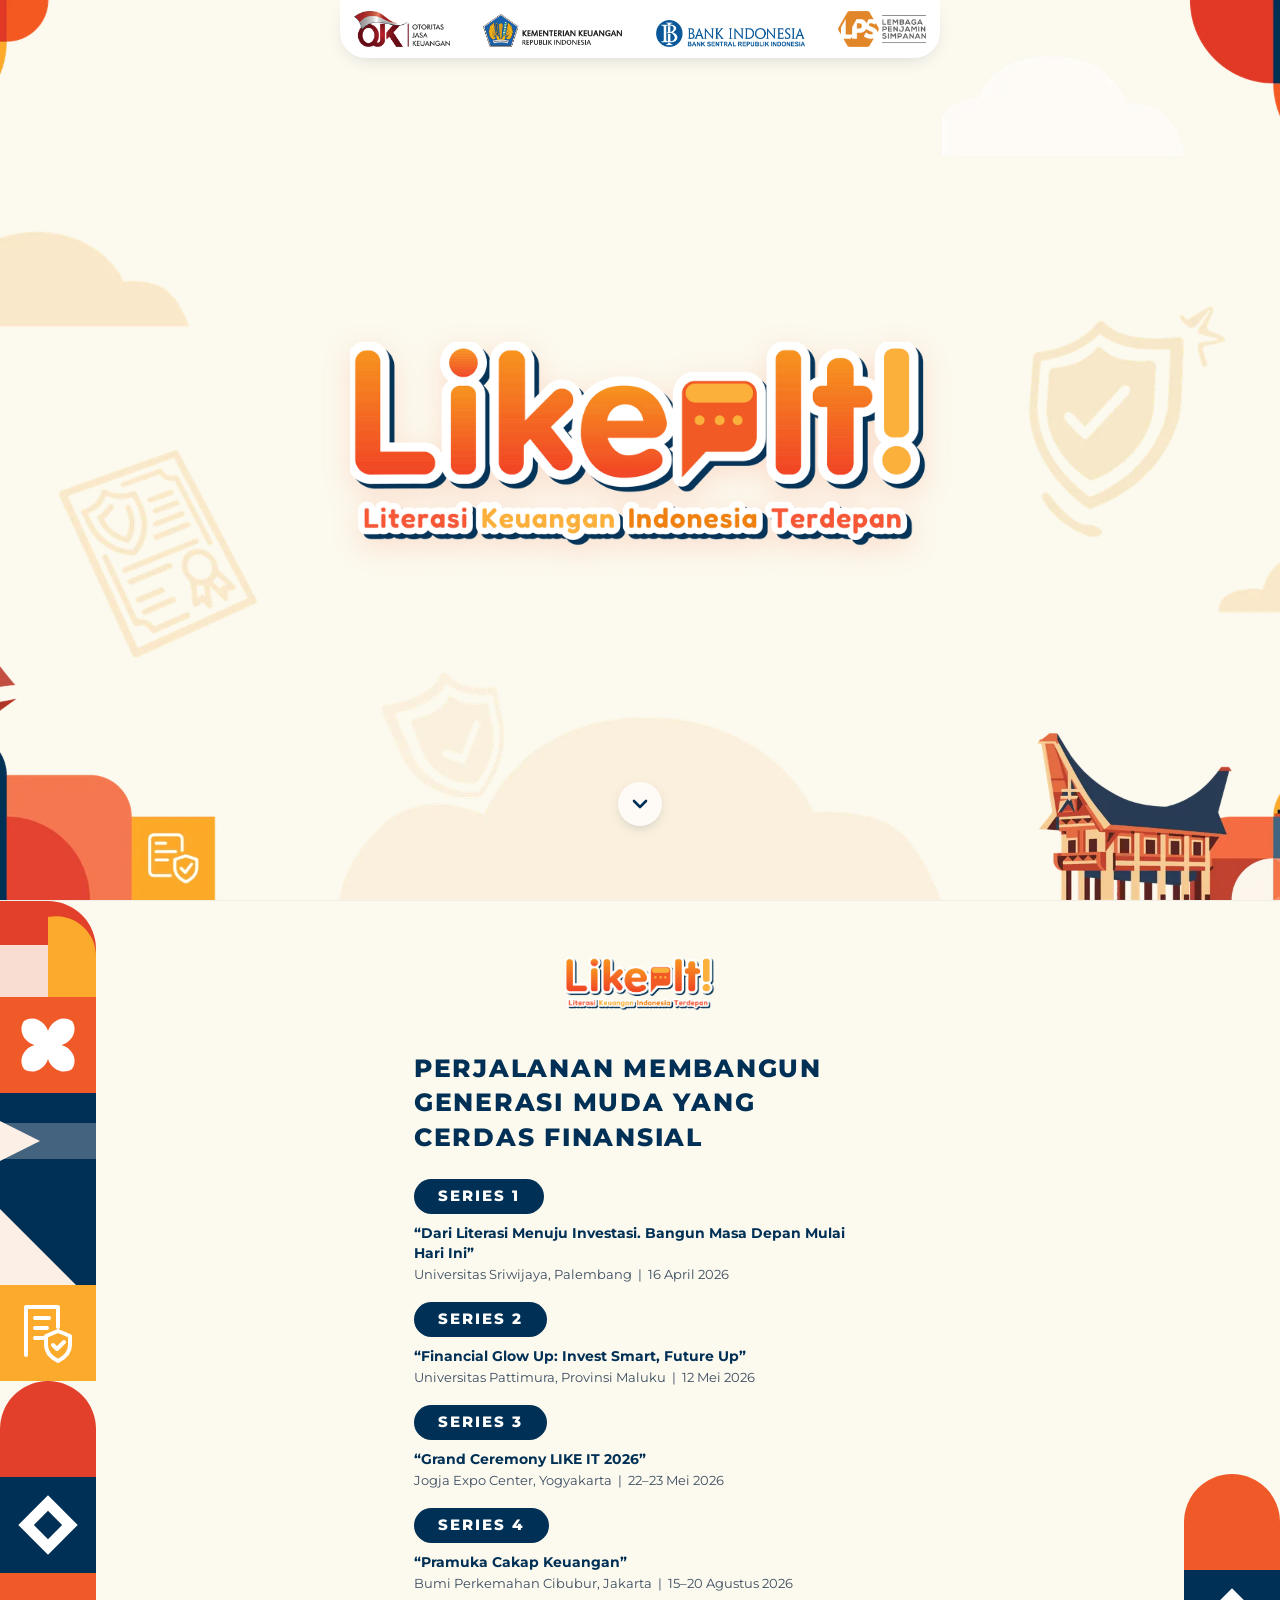
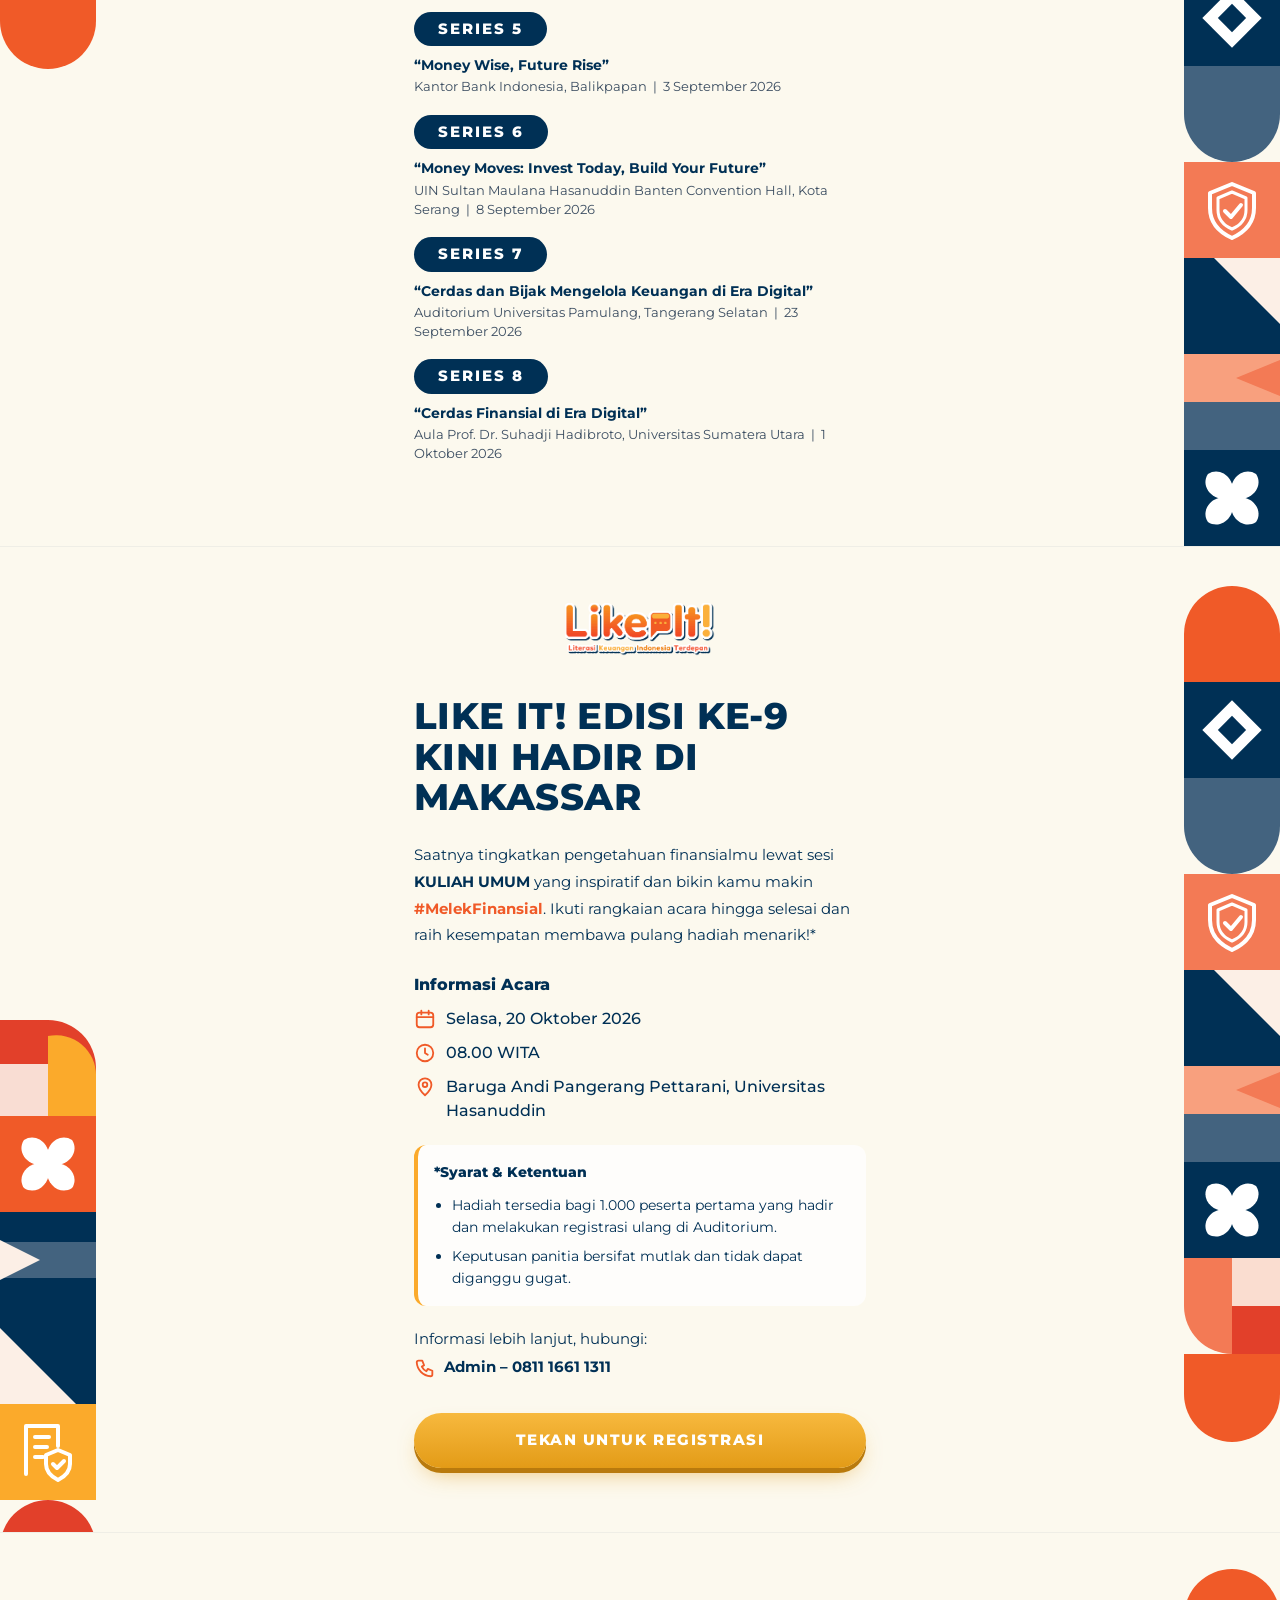
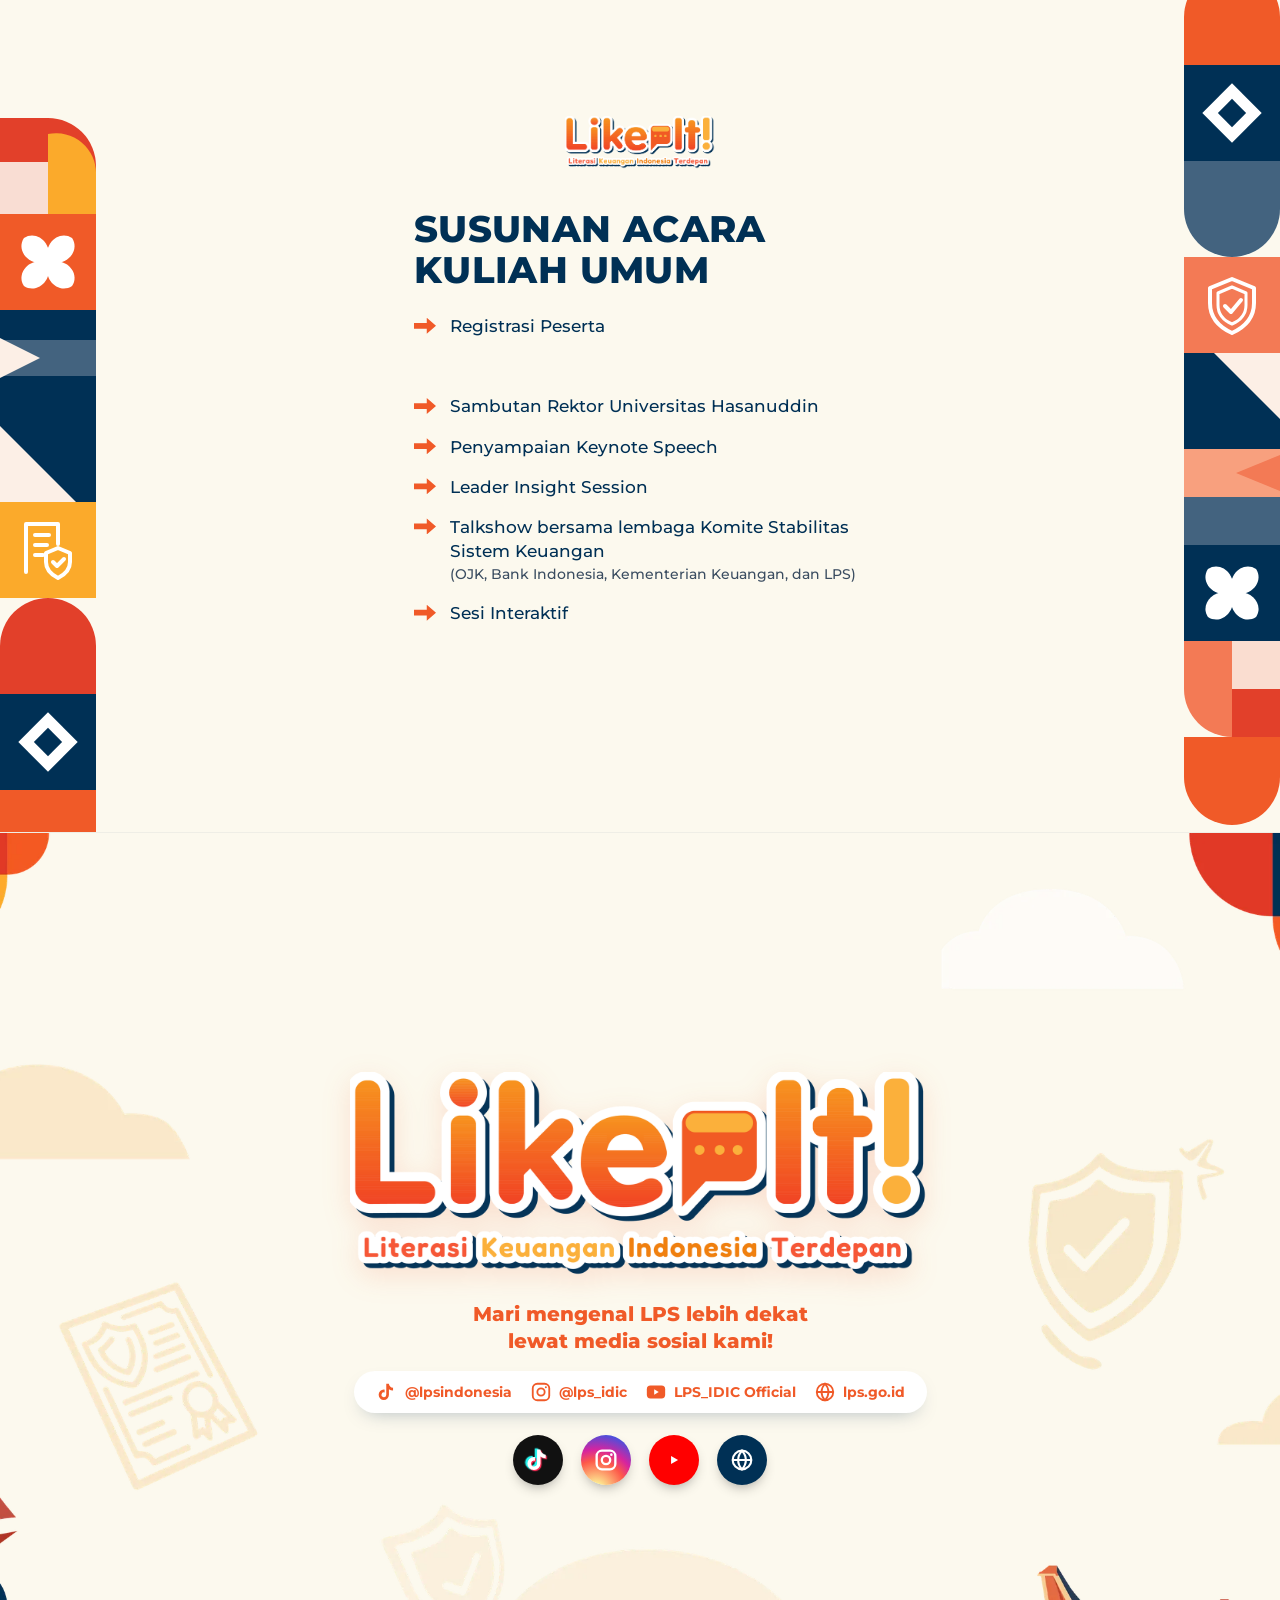
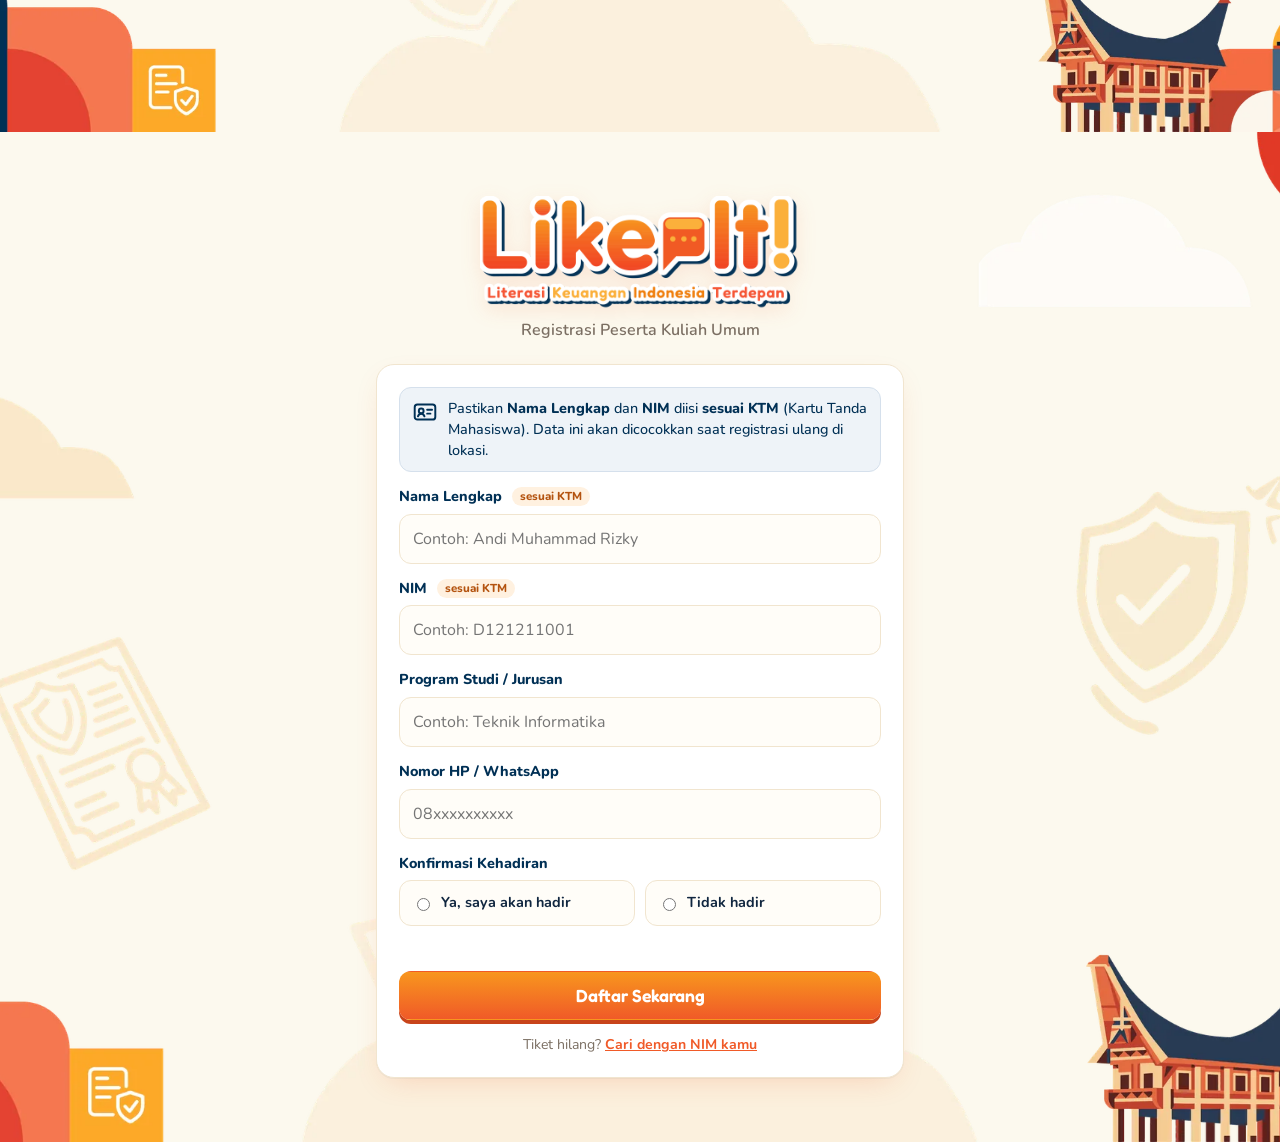
==== index.html @ 7f789417 "Add files via upload first commit" ====
<!doctype html>
<html lang="id" class="js">
<head>
  <meta charset="utf-8">
  <meta name="viewport" content="width=device-width, initial-scale=1">
  <title>Event – Registrasi</title>
  <link rel="preconnect" href="https://fonts.googleapis.com">
  <link rel="preconnect" href="https://fonts.gstatic.com" crossorigin>
  <link href="https://fonts.googleapis.com/css2?family=Fredoka:wght@500;600;700&family=Montserrat:wght@400;500;600;800&family=Nunito:wght@400;600;700;800&display=swap" rel="stylesheet">
  <link rel="icon" type="image/png" href="assets/logo.png">
  <link rel="stylesheet" href="style.css">
</head>
<body class="invite-body">
<main class="invite">

  <!-- 1 · Cover -->
  <section class="page kvbg cover" id="top">
    <div class="partners reveal">
      <img class="p-ojk" src="assets/logos/ojk.png" alt="Otoritas Jasa Keuangan">
      <img class="p-kemenkeu" src="assets/logos/kemenkeu.png" alt="Kementerian Keuangan Republik Indonesia">
      <img class="p-bi" src="assets/logos/bi.png" alt="Bank Indonesia">
      <img class="p-lps" src="assets/logos/lps.png" alt="Lembaga Penjamin Simpanan">
    </div>
    <div class="cover-main reveal">
      <img class="cover-logo" src="assets/logo.png" alt="LikeIT – Literasi Keuangan Indonesia Terdepan">
    </div>
    <div class="hosted reveal">
      <span>Hosted by</span><img class="h-lps" src="assets/logos/lps.png" alt="Lembaga Penjamin Simpanan">
      <span>A Collaboration with</span><img class="h-unhas" src="assets/logos/unhas.png" alt="Universitas Hasanuddin">
    </div>
    <a class="scroll-hint" href="#series" aria-label="Gulir ke bawah"><svg viewBox="0 0 24 24"><path d="M6 9l6 6 6-6"/></svg></a>
  </section>

  <!-- 2 · Series -->
  <section class="page content s-series" id="series">
    <img class="strip strip-l" src="assets/strip-left.svg" alt=""><img class="strip strip-r" src="assets/strip-right.svg" alt="">
    <div class="inner">
      <img class="mini-logo reveal" src="assets/logo.png" alt="LikeIT">
      <h2 class="title reveal">Perjalanan membangun generasi muda yang cerdas finansial</h2>
      <ol class="series">
        <li class="reveal"><span class="badge">Series 1</span>
          <b>“Dari Literasi Menuju Investasi. Bangun Masa Depan Mulai Hari Ini”</b>
          <small>Universitas Sriwijaya, Palembang &nbsp;|&nbsp; 16 April 2026</small></li>
        <li class="reveal"><span class="badge">Series 2</span>
          <b>“Financial Glow Up: Invest Smart, Future Up”</b>
          <small>Universitas Pattimura, Provinsi Maluku &nbsp;|&nbsp; 12 Mei 2026</small></li>
        <li class="reveal"><span class="badge">Series 3</span>
          <b>“Grand Ceremony LIKE IT 2026”</b>
          <small>Jogja Expo Center, Yogyakarta &nbsp;|&nbsp; 22–23 Mei 2026</small></li>
        <li class="reveal"><span class="badge">Series 4</span>
          <b>“Pramuka Cakap Keuangan”</b>
          <small>Bumi Perkemahan Cibubur, Jakarta &nbsp;|&nbsp; 15–20 Agustus 2026</small></li>
        <li class="reveal"><span class="badge">Series 5</span>
          <b>“Money Wise, Future Rise”</b>
          <small>Kantor Bank Indonesia, Balikpapan &nbsp;|&nbsp; 3 September 2026</small></li>
        <li class="reveal"><span class="badge">Series 6</span>
          <b>“Money Moves: Invest Today, Build Your Future”</b>
          <small>UIN Sultan Maulana Hasanuddin Banten Convention Hall, Kota Serang &nbsp;|&nbsp; 8 September 2026</small></li>
        <li class="reveal"><span class="badge">Series 7</span>
          <b>“Cerdas dan Bijak Mengelola Keuangan di Era Digital”</b>
          <small>Auditorium Universitas Pamulang, Tangerang Selatan &nbsp;|&nbsp; 23 September 2026</small></li>
        <li class="reveal"><span class="badge">Series 8</span>
          <b>“Cerdas Finansial di Era Digital”</b>
          <small>Aula Prof. Dr. Suhadji Hadibroto, Universitas Sumatera Utara &nbsp;|&nbsp; 1 Oktober 2026</small></li>
      </ol>
    </div>
  </section>

  <!-- 3 · Event info -->
  <section class="page content s-info" id="info">
    <img class="strip strip-l" src="assets/strip-left.svg" alt=""><img class="strip strip-r" src="assets/strip-right.svg" alt="">
    <div class="inner">
      <img class="mini-logo reveal" src="assets/logo.png" alt="LikeIT">
      <h2 class="title big reveal">Like It! Edisi ke-9 kini hadir di Makassar</h2>
      <p class="lead reveal">Saatnya tingkatkan pengetahuan finansialmu lewat sesi <b>KULIAH UMUM</b> yang inspiratif dan bikin kamu makin <b class="tag">#MelekFinansial</b>. Ikuti rangkaian acara hingga selesai dan raih kesempatan membawa pulang hadiah menarik!*</p>

      <h3 class="label reveal">Informasi Acara</h3>
      <ul class="facts reveal">
        <li><svg viewBox="0 0 24 24" aria-hidden="true"><rect x="3" y="5" width="18" height="16" rx="3"/><path d="M3 10h18M8 3v4M16 3v4"/></svg><span>Selasa, 20 Oktober 2026</span></li>
        <li><svg viewBox="0 0 24 24" aria-hidden="true"><circle cx="12" cy="12" r="9"/><path d="M12 7v5l3 2"/></svg><span>08.00 WITA</span></li>
        <li><svg viewBox="0 0 24 24" aria-hidden="true"><path d="M12 21s-7-6.2-7-11.5A7 7 0 0 1 19 9.5C19 14.8 12 21 12 21z"/><circle cx="12" cy="9.5" r="2.5"/></svg><span>Baruga Andi Pangerang Pettarani, Universitas Hasanuddin</span></li>
      </ul>

      <div class="terms reveal">
        <h3 class="label">*Syarat &amp; Ketentuan</h3>
        <ul>
          <li>Hadiah tersedia bagi 1.000 peserta pertama yang hadir dan melakukan registrasi ulang di Auditorium.</li>
          <li>Keputusan panitia bersifat mutlak dan tidak dapat diganggu gugat.</li>
        </ul>
      </div>

      <p class="contact reveal">Informasi lebih lanjut, hubungi:<br>
        <a href="https://wa.me/6281116611311" target="_blank" rel="noopener"><svg viewBox="0 0 24 24" aria-hidden="true"><path d="M5 4h4l2 5-2.5 1.5a11 11 0 0 0 5 5L15 13l5 2v4a2 2 0 0 1-2 2A16 16 0 0 1 3 6a2 2 0 0 1 2-2z"/></svg><span>Admin – 0811 1661 1311</span></a></p>

      <a class="btn-register reveal" href="#daftar">Tekan untuk Registrasi</a>
    </div>
  </section>

  <!-- 4 · Agenda -->
  <section class="page content s-agenda" id="acara">
    <img class="strip strip-l" src="assets/strip-left.svg" alt=""><img class="strip strip-r" src="assets/strip-right.svg" alt="">
    <div class="inner">
      <img class="mini-logo reveal" src="assets/logo.png" alt="LikeIT">
      <h2 class="title big reveal">Susunan Acara Kuliah Umum</h2>
      <ol class="agenda">
        <li class="reveal">Registrasi Peserta</li>
        <li class="reveal">Opening Performance</li>
        <li class="reveal">Sambutan Rektor Universitas Hasanuddin</li>
        <li class="reveal">Penyampaian Keynote Speech</li>
        <li class="reveal">Leader Insight Session</li>
        <li class="reveal">Talkshow bersama lembaga Komite Stabilitas Sistem Keuangan <span>(OJK, Bank Indonesia, Kementerian Keuangan, dan LPS)</span></li>
        <li class="reveal">Sesi Interaktif</li>
      </ol>
    </div>
  </section>

  <!-- 5 · Social -->
  <section class="page kvbg social" id="sosmed">
    <div class="cover-main">
      <img class="cover-logo reveal" src="assets/logo.png" alt="LikeIT – Literasi Keuangan Indonesia Terdepan">
      <p class="social-lead reveal">Mari mengenal LPS lebih dekat<br>lewat media sosial kami!</p>
      <div class="handles reveal">
        <a href="https://www.tiktok.com/@lpsindonesia" target="_blank" rel="noopener"><svg viewBox="0 0 24 24" class="i-tt"><path d="M14 3c.4 2.6 2 4.2 4.6 4.4v3a7.6 7.6 0 0 1-4.5-1.4V15a5.6 5.6 0 1 1-5.6-5.6c.3 0 .6 0 .9.1v3.1a2.6 2.6 0 1 0 1.8 2.4V3H14z"/></svg>@lpsindonesia</a>
        <a href="https://www.instagram.com/lps_idic/" target="_blank" rel="noopener"><svg viewBox="0 0 24 24" class="i-ig"><rect x="3" y="3" width="18" height="18" rx="5"/><circle cx="12" cy="12" r="4"/><circle cx="17.3" cy="6.7" r="1.1" class="dot"/></svg>@lps_idic</a>
        <a href="https://www.youtube.com/@LPS_IDIC" target="_blank" rel="noopener"><svg viewBox="0 0 24 24" class="i-yt"><rect x="2" y="5" width="20" height="14" rx="4"/><path d="M10 9l5 3-5 3z" class="play"/></svg>LPS_IDIC Official</a>
        <a href="https://lps.go.id" target="_blank" rel="noopener"><svg viewBox="0 0 24 24" class="i-web"><circle cx="12" cy="12" r="9"/><path d="M3 12h18M12 3c2.6 2.8 3.8 5.8 3.8 9s-1.2 6.2-3.8 9c-2.6-2.8-3.8-5.8-3.8-9S9.4 5.8 12 3z"/></svg>lps.go.id</a>
      </div>
      <div class="social-icons reveal">
        <a class="si tt" href="https://www.tiktok.com/@lpsindonesia" target="_blank" rel="noopener" aria-label="TikTok"><svg viewBox="0 0 24 24"><path d="M14 3c.4 2.6 2 4.2 4.6 4.4v3a7.6 7.6 0 0 1-4.5-1.4V15a5.6 5.6 0 1 1-5.6-5.6c.3 0 .6 0 .9.1v3.1a2.6 2.6 0 1 0 1.8 2.4V3H14z"/></svg></a>
        <a class="si ig" href="https://www.instagram.com/lps_idic/" target="_blank" rel="noopener" aria-label="Instagram"><svg viewBox="0 0 24 24"><rect x="4" y="4" width="16" height="16" rx="4.5" fill="none" stroke="#fff" stroke-width="2"/><circle cx="12" cy="12" r="3.6" fill="none" stroke="#fff" stroke-width="2"/><circle cx="16.6" cy="7.4" r="1.1" fill="#fff"/></svg></a>
        <a class="si yt" href="https://www.youtube.com/@LPS_IDIC" target="_blank" rel="noopener" aria-label="YouTube"><svg viewBox="0 0 24 24"><path d="M9.5 8.5l6 3.5-6 3.5z" fill="#fff"/></svg></a>
        <a class="si web" href="https://lps.go.id" target="_blank" rel="noopener" aria-label="Website LPS"><svg viewBox="0 0 24 24"><circle cx="12" cy="12" r="8" fill="none" stroke="#fff" stroke-width="1.8"/><path d="M4 12h16M12 4c2.2 2.4 3.3 5 3.3 8s-1.1 5.6-3.3 8c-2.2-2.4-3.3-5-3.3-8S9.8 6.4 12 4z" fill="none" stroke="#fff" stroke-width="1.8"/></svg></a>
      </div>
    </div>
  
  </section>

  <!-- 6 · Registration -->
  <section class="kvbg page-form" id="daftar">
<div class="wrap">
  <header class="brand">
    <img class="brand-logo" src="assets/logo.png" alt="LikeIT – Literasi Keuangan Indonesia Terdepan">
    <div class="sub">Registrasi Peserta Kuliah Umum</div>
  </header>

  <!-- Registration form -->
  <form id="regForm" class="card" novalidate>
    <div id="savedNotice" class="notice info hidden">
      Kamu sudah terdaftar di perangkat ini. <a href="#" id="showSaved">Lihat tiket saya</a>
      · <a href="#" id="forgetSaved" class="muted-link">Hapus dari perangkat ini</a>
    </div>

    <div class="notice ktm">
      <svg viewBox="0 0 24 24" aria-hidden="true"><rect x="2.5" y="5" width="19" height="14" rx="2.5"/><circle cx="8.5" cy="11" r="2.2"/><path d="M5.5 16c.6-1.6 1.7-2.4 3-2.4s2.4.8 3 2.4M14 10h4.5M14 13.5h3"/></svg>
      <span>Pastikan <b>Nama Lengkap</b> dan <b>NIM</b> diisi <b>sesuai KTM</b> (Kartu Tanda Mahasiswa). Data ini akan dicocokkan saat registrasi ulang di lokasi.</span>
    </div>

    <label for="name">Nama Lengkap <span class="hint">sesuai KTM</span></label>
    <input id="name" name="name" autocomplete="name" required maxlength="100" placeholder="Contoh: Andi Muhammad Rizky">

    <label for="nim">NIM <span class="hint">sesuai KTM</span></label>
    <input id="nim" name="nim" autocapitalize="characters" autocomplete="off" spellcheck="false" required maxlength="20" placeholder="Contoh: D121211001">

    <label for="major">Program Studi / Jurusan</label>
    <input id="major" name="major" required maxlength="100" placeholder="Contoh: Teknik Informatika">

    <label for="phone">Nomor HP / WhatsApp</label>
    <input id="phone" name="phone" type="tel" inputmode="tel" required maxlength="20" placeholder="08xxxxxxxxxx">

    <label>Konfirmasi Kehadiran</label>
    <div class="radio-row">
      <label><input type="radio" name="attendance" value="Yes" required> Ya, saya akan hadir</label>
      <label><input type="radio" name="attendance" value="No"> Tidak hadir</label>
    </div>

    <p class="error" id="formError"></p>
    <button class="btn primary block" type="submit" id="submitBtn">Daftar Sekarang</button>
    <p class="muted" style="text-align:center;font-size:.88rem;margin:14px 0 0">
      Tiket hilang? <a href="#" id="showLookup">Cari dengan NIM kamu</a>
    </p>
  </form>

  <!-- Lookup form -->
  <form id="lookupForm" class="card hidden" novalidate>
    <h2 style="margin:0 0 4px;font-size:1.15rem">Cari Tiket Saya</h2>
    <p class="muted" style="margin:0">Masukkan NIM dan nomor HP yang kamu gunakan saat mendaftar.</p>
    <label for="lnim">NIM</label>
    <input id="lnim" name="nim" autocapitalize="characters" autocomplete="off" spellcheck="false" required>
    <label for="lphone">Nomor HP / WhatsApp</label>
    <input id="lphone" name="phone" type="tel" required placeholder="08xxxxxxxxxx">
    <p class="error" id="lookupError"></p>
    <button class="btn primary block" type="submit">Cari Tiket</button>
    <button class="btn block" type="button" id="backToForm" style="margin-top:10px">Kembali ke Formulir</button>
  </form>

  <!-- Ticket -->
  <div id="ticket" class="card ticket hidden">
    <div id="ticketNotice"></div>
    <h2 style="margin:0">QR Code Tiket Kamu</h2>
    <p class="muted" style="margin:4px 0 0">Tunjukkan QR code ini beserta KTM di meja registrasi pada hari acara.</p>
    <div class="qr" id="qr"></div>
    <div class="tid" id="tid"></div>
    <dl class="kv" id="details"></dl>
    <div class="actions">
      <button class="btn primary" id="dlBtn">Unduh Tiket</button>
      <button class="btn" id="newBtn">Daftarkan Peserta Lain</button>
    </div>
  </div>
</div>
  </section>
</main>


<script src="assets/vendor/qrcode.min.js"></script>
<script src="config.js"></script>
<script src="common.js"></script>
<script>
const $ = id => document.getElementById(id);
const regForm = $('regForm'), lookupForm = $('lookupForm'), ticket = $('ticket');
let current = null;

// Friendly Indonesian message for network/server errors (backend validation messages are already Indonesian)
function idErr(ex) {
  const m = String(ex && ex.message || ex);
  if (/sibuk/i.test(m)) return 'Server sedang sangat sibuk. Tunggu sebentar lalu tekan Daftar lagi.';
  if (/failed to fetch|networkerror|load failed|unexpected response|timed out/i.test(m)) return 'Gagal terhubung ke server. Periksa koneksi internet kamu, lalu coba lagi.';
  if (/API_URL/.test(m)) return 'Sistem registrasi belum dikonfigurasi. Hubungi panitia.';
  return m;
}

function show(view) {
  [regForm, lookupForm, ticket].forEach(el => el.classList.toggle('hidden', el !== view));
  document.getElementById('daftar').scrollIntoView({ behavior: 'smooth' });
}

function showTicket(rec, notice) {
  current = rec;
  store('myTicket', rec);
  makeQR($('qr'), rec, 240);
  $('tid').textContent = rec.id;
  $('details').innerHTML = [
    ['Nama', rec.name], ['NIM', rec.nim], ['Prodi', rec.major],
    ['No. HP', rec.phone], ['Kehadiran', rec.attendance === 'Yes' ? 'Hadir' : 'Tidak hadir']
  ].map(([k, v]) => `<dt>${k}</dt><dd>${esc(v)}</dd>`).join('');
  $('ticketNotice').innerHTML = notice ? `<div class="notice ${notice.type}">${esc(notice.text)}</div>` : '';
  show(ticket);
}

function validate(f) {
  const v = {
    name: f.name.value.trim(), nim: f.nim.value.trim(), major: f.major.value.trim(),
    phone: f.phone.value.trim(),
    attendance: (f.querySelector('input[name=attendance]:checked') || {}).value
  };
  if (!v.name || !v.nim || !v.major || !v.phone) return [null, 'Mohon lengkapi semua kolom.'];
  if (!/^[0-9A-Za-z]{4,20}$/.test(v.nim.replace(/\s+/g, ''))) return [null, 'NIM harus terdiri dari 4–20 huruf/angka (sesuai KTM).'];
  if (!/^\+?\d{8,15}$/.test(v.phone.replace(/[\s-]/g, ''))) return [null, 'Masukkan nomor HP yang valid, contoh 08123456789.'];
  if (!v.attendance) return [null, 'Mohon pilih konfirmasi kehadiran.'];
  return [v, null];
}

regForm.addEventListener('submit', async e => {
  e.preventDefault();
  const [data, err] = validate(regForm);
  $('formError').textContent = err || '';
  if (err) return;
  const btn = $('submitBtn');
  btn.disabled = true; btn.textContent = 'Mendaftarkan…';
  try {
    const res = await apiRetry({ action: 'register', ...data }, {
      onRetry: n => { btn.textContent = `Server sedang sibuk, mencoba lagi… (${n})`; }
    });
    regForm.reset();
    let notice = null;
    // A duplicate on a retry just means our first attempt got through – treat it as a normal success.
    if (res.duplicate && res.attempts === 1) notice = { type: 'warn', text: 'Kamu sudah terdaftar sebelumnya dengan NIM dan nomor HP ini. Berikut tiket kamu.' };
    else if (res.record.attendance !== 'Yes') notice = { type: 'info', text: "Kamu memilih tidak hadir. Jika rencana berubah, QR code ini tetap bisa digunakan untuk registrasi ulang." };
    showTicket(res.record, notice);
  } catch (ex) {
    if (ex.code === 'NIM_TAKEN') {
      // Don't show anyone's data – point them to the NIM + phone lookup instead.
      const nim = regForm.nim.value.trim();
      $('formError').innerHTML = 'NIM ini sudah terdaftar. Jika ini NIM kamu, <a href="#" id="goLookup">cari tiket dengan NIM dan nomor HP</a> yang didaftarkan.';
      $('goLookup').onclick = e => { e.preventDefault(); lookupForm.nim.value = nim; show(lookupForm); lookupForm.phone.focus(); };
    } else {
      $('formError').textContent = idErr(ex);
    }
  } finally {
    btn.disabled = false; btn.textContent = 'Daftar Sekarang';
  }
});

lookupForm.addEventListener('submit', async e => {
  e.preventDefault();
  const nim = lookupForm.nim.value.trim(), phone = lookupForm.phone.value.trim();
  if (!nim || !phone) { $('lookupError').textContent = 'Isi NIM dan nomor HP.'; return; }
  const btn = lookupForm.querySelector('button[type=submit]');
  btn.disabled = true; $('lookupError').textContent = '';
  try {
    const res = await apiRetry({ action: 'lookup', nim, phone }, { tries: 3 });
    showTicket(res.record);
  } catch (ex) { $('lookupError').textContent = idErr(ex); }
  finally { btn.disabled = false; }
});

$('dlBtn').onclick = () => current && downloadTicket(current, $('qr'));
$('newBtn').onclick = () => { show(regForm); updateSavedNotice(); };
$('showLookup').onclick = e => { e.preventDefault(); show(lookupForm); };
$('backToForm').onclick = () => show(regForm);
$('showSaved').onclick = e => { e.preventDefault(); const t = load('myTicket'); if (t) showTicket(t); };

/* ---- Invitation pages: reveal on scroll ---- */
(function () {
  const els = document.querySelectorAll('.reveal');
  if (!('IntersectionObserver' in window) || matchMedia('(prefers-reduced-motion: reduce)').matches) {
    els.forEach(el => el.classList.add('in')); return;
  }
  const io = new IntersectionObserver(entries => entries.forEach(e => {
    if (e.isIntersecting) { e.target.classList.add('in'); io.unobserve(e.target); }
  }), { threshold: 0.12, rootMargin: '0px 0px -5% 0px' });
  els.forEach(el => io.observe(el));
})();

function updateSavedNotice() { $('savedNotice').classList.toggle('hidden', !load('myTicket')); }
updateSavedNotice();

$('forgetSaved').onclick = e => {
  e.preventDefault();
  if (!confirm('Hapus tiket yang tersimpan di perangkat ini? Data registrasi kamu tetap aman, dan tiket bisa dicari lagi dengan NIM + nomor HP.')) return;
  store('myTicket', null); updateSavedNotice();
};

// The ticket saved on this device may have been deleted from the sheet (e.g. test data reset).
// Re-check it quietly with its own NIM + phone; forget it only if the server says it no longer exists.
(async function verifySavedTicket() {
  const t = load('myTicket');
  if (!t || !t.nim || !t.phone) return;
  try {
    const res = await api({ action: 'lookup', nim: t.nim, phone: t.phone });
    if (res.record && res.record.id === t.id) store('myTicket', res.record);
    else store('myTicket', null);           // same NIM was re-registered with a new ticket
  } catch (ex) {
    if (/tidak ditemukan/i.test(ex.message)) store('myTicket', null);   // row was deleted
    // network/busy errors: keep the saved ticket as is
  }
  updateSavedNotice();
})();
</script>
</body>
</html>
---- style.css ----
/* ===== LPS LikeIT Makassar 2026 – brand styles ===== */
:root {
  --bg: #fcf9ee; --card: #ffffff; --text: #10263f; --muted: #7b6f63; --line: #f1e5cf;
  --navy: #003055; --orange: #f05a28; --amber: #fbaa2b; --red: #e2402a;
  --primary: #f05a28; --primary-ink: #fff;
  --grad: linear-gradient(180deg, #f8961e 0%, #f05a28 100%);
  --ok: #16915a; --ok-bg: #e4f5ec; --warn: #b56a00; --warn-bg: #fff3dc; --bad: #d93a2b; --bad-bg: #fde9e5;
  --radius: 18px;
  --shadow: 0 1px 0 rgba(0,48,85,.04), 0 10px 30px -12px rgba(240,90,40,.25);
  --font-head: "Fredoka", "Nunito", system-ui, sans-serif;
  --font-body: "Nunito", system-ui, -apple-system, "Segoe UI", Roboto, sans-serif;
}
* { box-sizing: border-box; }
html { background: var(--bg); }
body { margin: 0; font-family: var(--font-body); background: transparent; color: var(--text); line-height: 1.5; min-height: 100vh; position: relative; }
/* Key-visual decoration layer */
body::before { content: ""; position: fixed; inset: 0; z-index: -1; pointer-events: none;
  background: url("assets/kv-bg.webp") center / cover no-repeat; }
@media (max-aspect-ratio: 1/1) {
  body::before {
    background:
      url("assets/kv-tl.webp") left top / 49.5vw auto no-repeat,
      url("assets/kv-tr.webp") right top / 49.5vw auto no-repeat,
      url("assets/kv-bl.webp") left bottom / 49.5vw auto no-repeat,
      url("assets/kv-br.webp") right bottom / 49.5vw auto no-repeat;
  }
}
body.staff::before { opacity: .55; }

a { color: var(--orange); font-weight: 700; }
h1, h2, h3, .btn, .vlabel, .vname, .stat .n, .tid { font-family: var(--font-head); }
.wrap { max-width: 560px; margin: 0 auto; padding: 24px 16px 56px; }
.wrap.wide { max-width: 1320px; }

/* Participant header */
.brand { text-align: center; margin: 4px 0 22px; }
@media (max-width: 600px) { .brand { margin-top: 18px; } .brand-logo { width: 76%; } header.top .ident img { height: 34px; } header.top h1 { font-size: 1.02rem; } }
.brand-logo { display: block; width: min(440px, 86%); height: auto; margin: 0 auto; filter: drop-shadow(0 6px 10px rgba(240,90,40,.12)); }
.brand-event { display: inline-block; margin-top: 10px; padding: 6px 16px; border-radius: 99px; background: var(--navy); color: #fff;
  font-family: var(--font-head); font-weight: 600; font-size: 1.02rem; letter-spacing: .02em; }
.brand .sub { margin-top: 8px; color: var(--muted); font-weight: 600; }

/* Staff header */
header.top { display: flex; align-items: center; justify-content: space-between; gap: 12px; margin-bottom: 20px; flex-wrap: wrap;
  background: rgba(255,255,255,.85); backdrop-filter: blur(6px); border: 1px solid var(--line); border-radius: var(--radius); padding: 10px 16px; box-shadow: var(--shadow); }
header.top .ident { display: flex; align-items: center; gap: 12px; min-width: 0; }
header.top .ident img { height: 44px; width: auto; flex: none; }
header.top h1 { font-size: 1.15rem; margin: 0; color: var(--navy); line-height: 1.2; }
header.top .sub { color: var(--muted); font-size: .88rem; }
nav.links { display: flex; gap: 14px; font-size: .9rem; flex-wrap: wrap; }

.card { background: var(--card); border: 1px solid var(--line); border-radius: var(--radius); padding: 22px; box-shadow: var(--shadow); }
.muted { color: var(--muted); }
label { display: block; font-weight: 800; font-size: .9rem; margin: 14px 0 6px; color: var(--navy); }
input, select { width: 100%; padding: 12px 13px; border: 1.5px solid var(--line); border-radius: 12px; font: inherit; background: #fffdf8; color: var(--text); }
input:focus, select:focus { outline: none; border-color: var(--orange); box-shadow: 0 0 0 3px rgba(240,90,40,.15); background: #fff; }
.radio-row { display: flex; gap: 10px; }
.radio-row label { flex: 1; margin: 0; font-weight: 700; color: var(--text); border: 1.5px solid var(--line); border-radius: 12px; padding: 11px 12px; display: flex; align-items: center; gap: 8px; cursor: pointer; background: #fffdf8; }
.radio-row input { width: auto; accent-color: var(--orange); }
.radio-row label:has(input:checked) { border-color: var(--orange); background: #fff1e8; }
.btn { display: inline-flex; align-items: center; justify-content: center; gap: 6px; padding: 11px 18px; border-radius: 12px; border: 1.5px solid var(--line); background: #fff; font-weight: 600; font-size: 1rem; cursor: pointer; color: var(--navy); text-decoration: none; }
.btn.primary { background: var(--grad); color: #fff; border-color: transparent; box-shadow: 0 4px 0 #c8441a; }
.btn.primary:active { transform: translateY(2px); box-shadow: 0 2px 0 #c8441a; }
.btn.block { width: 100%; margin-top: 20px; font-size: 1.1rem; padding: 13px 18px; }
.btn.small { padding: 6px 12px; font-size: .88rem; }
.btn:disabled { opacity: .6; cursor: default; }
.error { color: var(--bad); font-size: .9rem; font-weight: 700; min-height: 1.2em; margin: 8px 0 0; }
.hidden { display: none !important; }

/* Ticket */
.ticket { text-align: center; }
.ticket h2 { color: var(--navy); }
.ticket .qr { display: inline-block; padding: 14px; background: #fff; border: 3px solid var(--amber); border-radius: 16px; margin: 14px 0; }
.ticket .qr img, .ticket .qr canvas { display: block; }
.ticket .tid { font-size: 1.2rem; letter-spacing: .05em; font-weight: 700; color: var(--orange); }
.kv { display: grid; grid-template-columns: auto 1fr; gap: 6px 14px; text-align: left; margin: 14px auto 0; max-width: 360px; font-size: .95rem; }
.kv dt { color: var(--muted); } .kv dd { margin: 0; font-weight: 800; word-break: break-word; }
.actions { display: flex; gap: 10px; justify-content: center; flex-wrap: wrap; margin-top: 18px; }
.notice { padding: 10px 12px; border-radius: 12px; font-size: .9rem; margin-bottom: 12px; font-weight: 600; }
.notice.info { background: #fff1e0; color: #8a4a00; }
.notice.warn { background: var(--warn-bg); color: var(--warn); }

/* Scanner */
#reader { width: 100%; border-radius: 14px; overflow: hidden; background: var(--navy); min-height: 240px; }
.result { margin-top: 16px; border-radius: 14px; padding: 16px; border: 1.5px solid var(--line); }
.result.ok { background: var(--ok-bg); border-color: #b6e5cd; }
.result.warn { background: var(--warn-bg); border-color: #f2d49b; }
.result.bad, .result.out { background: var(--bad-bg); border-color: #f4bcb2; }
.result h3 { margin: 0 0 6px; font-size: 1.15rem; }
.row { display: flex; gap: 8px; }
.row input { flex: 1; }

/* Dashboard */
.stats { display: grid; grid-template-columns: repeat(auto-fit, minmax(170px, 1fr)); gap: 12px; margin-bottom: 16px; }
.stat { background: var(--card); border: 1px solid var(--line); border-radius: var(--radius); padding: 16px; box-shadow: var(--shadow); border-top: 5px solid var(--amber); }
.stat:nth-child(2) { border-top-color: var(--orange); }
.stat:nth-child(3) { border-top-color: var(--navy); }
.stat:nth-child(4) { border-top-color: var(--ok); }
.stat:nth-child(5) { border-top-color: var(--bad); }
.stat .n { font-size: 2rem; font-weight: 700; color: var(--navy); line-height: 1.1; }
.stat .l { color: var(--muted); font-size: .85rem; font-weight: 700; }
.bar { height: 6px; background: var(--line); border-radius: 99px; margin-top: 8px; overflow: hidden; }
.bar > i { display: block; height: 100%; background: var(--grad); width: 0; transition: width .4s; }
.toolbar { display: flex; gap: 10px; flex-wrap: wrap; margin-bottom: 12px; align-items: center; }
.toolbar input { flex: 1 1 220px; width: auto; background: #fff; }
.toolbar select { width: auto; background: #fff; }
.table-wrap { overflow-x: auto; background: var(--card); border: 1px solid var(--line); border-radius: var(--radius); box-shadow: var(--shadow); }
table { width: 100%; border-collapse: collapse; font-size: .9rem; }
th, td { padding: 10px 12px; text-align: left; border-bottom: 1px solid var(--line); white-space: nowrap; }
th { background: #fff6e6; font-weight: 800; color: var(--navy); position: sticky; top: 0; }
tr:last-child td { border-bottom: 0; }
tbody tr:hover td { background: #fffaf2; }
.pill { display: inline-block; padding: 2px 10px; border-radius: 99px; font-size: .78rem; font-weight: 800; }
.pill.ok { background: var(--ok-bg); color: var(--ok); }
.pill.no { background: #f1ede5; color: var(--muted); }
.pill.bad, .pill.out { background: var(--bad-bg); color: var(--bad); }
.mono { font-family: ui-monospace, Menlo, monospace; }

/* Modal / gate */
.gate, .modal { position: fixed; inset: 0; background: rgba(0,48,85,.55); display: flex; align-items: center; justify-content: center; padding: 16px; z-index: 50; }
.gate-card, .modal .card { width: 100%; max-width: 380px; }
.gate-card { border-top: 6px solid var(--orange); }
.gate-card h2 { margin: 0 0 4px; color: var(--navy); }
.gate-card input { margin-top: 14px; }
.gate-card .btn { margin-top: 6px; width: 100%; }

/* Verification popup (scanner + dashboard) */
.vmodal { position: fixed; inset: 0; background: rgba(0,48,85,.6); display: flex; align-items: flex-end; justify-content: center; padding: 16px; z-index: 60; }
@media (min-width: 600px) { .vmodal { align-items: center; } }
.vcard { width: 100%; max-width: 440px; background: #fff; border: 3px solid var(--line); border-radius: 22px; padding: 18px 18px 16px; box-shadow: 0 20px 50px rgba(0,0,0,.25); transition: background .2s, border-color .2s; }
.vcard.in  { background: #eafaf2; border-color: var(--ok); }
.vcard.out { background: #fdeeee; border-color: var(--bad); }
.vcard.err { background: #f4f5f8; border-color: #9aa3b5; }
.vhead { display: flex; align-items: center; justify-content: space-between; gap: 10px; }
.vlabel { font-size: .85rem; font-weight: 700; letter-spacing: .08em; padding: 4px 12px; border-radius: 99px; background: #e9ecf2; color: var(--muted); }
.vcard.in  .vlabel { background: var(--ok); color: #fff; }
.vcard.out .vlabel { background: var(--bad); color: #fff; }
.vclose { border: 0; background: rgba(0,0,0,.06); width: 36px; height: 36px; border-radius: 50%; font-size: 1.4rem; line-height: 1; cursor: pointer; color: var(--text); }
.vname { font-size: 1.5rem; font-weight: 700; margin: 12px 0 2px; word-break: break-word; color: var(--navy); }
.vcard .kv { margin: 8px 0 0; max-width: none; }
.vstate { margin-top: 12px; font-size: .92rem; padding: 8px 10px; border-radius: 10px; background: rgba(255,255,255,.7); }
.vstate:empty { display: none; }
.vbtns { display: flex; gap: 10px; margin-top: 16px; }
.vbtns .btn { flex: 1; min-height: 58px; font-size: 1.1rem; border: 0; color: #fff; transition: opacity .15s, filter .15s, transform .05s; }
.vbtns .btn:active:not(:disabled) { transform: scale(.98); }
.btn.vin  { background: var(--ok); }
.btn.vout { background: var(--bad); }
.vbtns .btn:disabled { opacity: .25; filter: grayscale(1); cursor: not-allowed; }

/* Paused camera overlay */
#readerWrap { position: relative; }
.paused-note { display: none; position: absolute; inset: 0; align-items: center; justify-content: center; text-align: center; padding: 20px; color: #fff; font-weight: 700; background: rgba(0,48,85,.9); border-radius: 14px; }
#reader.paused + .paused-note { display: flex; }

/* Footer */
.foot { text-align: center; color: var(--muted); font-size: .8rem; margin-top: 22px; font-weight: 600; }

/* =====================================================================
   Invitation pages (index.html) – cover, series, info, agenda, social
   ===================================================================== */
html { scroll-behavior: smooth; }
body.invite-body::before { display: none; }          /* sections carry their own backgrounds */
.kvbg { background: url("assets/kv-bg.webp") center / cover no-repeat; }
@media (max-aspect-ratio: 1/1) {
  .kvbg { background:
      url("assets/kv-tl.webp") left top / 49.5vw auto no-repeat,
      url("assets/kv-tr.webp") right top / 49.5vw auto no-repeat,
      url("assets/kv-bl.webp") left bottom / 49.5vw auto no-repeat,
      url("assets/kv-br.webp") right bottom / 49.5vw auto no-repeat; }
}
.page { position: relative; min-height: 100vh; min-height: 100svh; overflow: hidden; display: flex; flex-direction: column; }
.page + .page { border-top: 1px solid rgba(0,48,85,.05); }

/* reveal on scroll */
html.js .reveal { opacity: 0; transform: translateY(18px); transition: opacity .7s ease, transform .7s ease; }
html.js .reveal.in { opacity: 1; transform: none; }
.series li.reveal:nth-child(even), .agenda li.reveal:nth-child(even) { transition-delay: .08s; }

/* cover + social */
.cover, .social { align-items: center; justify-content: center; text-align: center; padding: 96px 16px 104px; }
.partners { position: absolute; top: 0; left: 0; right: 0; margin: 0 auto; width: min(96vw, 600px); background: #fff;
  border-radius: 0 0 26px 26px; padding: 11px 14px; box-shadow: 0 6px 20px -10px rgba(0,48,85,.25); z-index: 2; }
.partners { display: flex; align-items: flex-end; justify-content: space-between; gap: clamp(6px, 2vw, 18px); --h: clamp(20px, 6vw, 36px); }
.partners img { display: block; width: auto; height: var(--h); min-width: 0; }
.partners .p-bi { height: calc(var(--h) * .74); }        /* wide wordmark: optically balance with the others */
.partners .p-kemenkeu { height: calc(var(--h) * .92); }
/* all partner logos share one bottom edge */
.cover-logo { display: block; width: min(80vw, 580px); height: auto; margin: 0 auto; filter: drop-shadow(0 8px 14px rgba(240,90,40,.15)); }
.hosted { position: absolute; bottom: 18px; left: 0; right: 0; margin: 0 auto; width: max-content; max-width: 94vw; z-index: 2;
  display: flex; align-items: center; gap: 8px; padding: 7px 16px; border-radius: 99px;
  background: rgba(255,255,255,.8); backdrop-filter: blur(6px); box-shadow: 0 4px 16px -8px rgba(0,48,85,.3);
  font: 800 .64rem/1 "Montserrat", sans-serif; color: var(--navy); letter-spacing: .02em; white-space: nowrap; }
.hosted .h-lps { height: 22px; width: auto; }
.hosted .h-unhas { height: 30px; width: auto; }
.scroll-hint { position: absolute; bottom: 74px; left: 0; right: 0; margin: 0 auto; width: 44px; height: 44px; border-radius: 50%;
  display: grid; place-items: center; background: rgba(255,255,255,.75); box-shadow: 0 4px 14px -6px rgba(0,48,85,.35); animation: bob 1.8s ease-in-out infinite; }
.scroll-hint svg { width: 24px; height: 24px; fill: none; stroke: var(--navy); stroke-width: 2.6; stroke-linecap: round; stroke-linejoin: round; }
@keyframes bob { 50% { transform: translateY(6px); } }

/* content pages with side strips */
.content { background: var(--bg); justify-content: center; }
.strip { position: absolute; width: min(13vw, 96px); height: auto; z-index: 0; pointer-events: none; }
.strip-l { left: 0; } .strip-r { right: 0; }
.s-series .strip-l { top: 0; }    .s-series .strip-r { top: 46%; }
.s-info   .strip-r { top: 4%; }   .s-info   .strip-l { top: 48%; }
.s-agenda .strip-r { top: 4%; }   .s-agenda .strip-l { bottom: -6%; }
.content .inner { position: relative; z-index: 1; width: 100%; max-width: 680px; margin: 0 auto;
  padding: 56px calc(min(13vw, 96px) + 18px) 64px; font-family: "Montserrat", var(--font-body); color: var(--navy); }
.mini-logo { display: block; width: 150px; height: auto; margin: 0 auto 40px; }
.title { font-family: "Montserrat", sans-serif; font-weight: 800; text-transform: uppercase; color: var(--navy);
  font-size: clamp(1.12rem, 5.2vw, 1.55rem); letter-spacing: .07em; line-height: 1.4; margin: 18px 0 24px; }
.title.big { font-size: clamp(1.55rem, 7.4vw, 2.3rem); letter-spacing: .01em; line-height: 1.1; }

.series { list-style: none; padding: 0; margin: 0; }
.series li { margin: 0 0 18px; }
.series .badge { display: inline-block; background: var(--navy); color: #fff; font-weight: 800; text-transform: uppercase;
  letter-spacing: .13em; font-size: .95rem; padding: 6px 24px; border-radius: 99px; }
.series b { display: block; margin-top: 9px; font-weight: 700; font-size: .9rem; line-height: 1.4; }
.series small { display: block; font-size: .8rem; color: #3b4d61; margin-top: 2px; }

.lead { font-size: .96rem; line-height: 1.75; margin: 0; }
.lead .tag { color: var(--orange); }
.label { font-family: "Montserrat", sans-serif; font-size: .98rem; font-weight: 800; margin: 24px 0 10px; color: var(--navy); }
.facts { list-style: none; padding: 0; margin: 0; display: grid; gap: 10px; }
.facts li { display: flex; align-items: flex-start; gap: 10px; font-weight: 500; }
.facts svg, .contact svg { flex: none; width: 22px; height: 22px; fill: none; stroke: var(--orange); stroke-width: 2; stroke-linecap: round; stroke-linejoin: round; margin-top: 1px; }
.terms { margin-top: 22px; background: rgba(255,255,255,.75); border-left: 4px solid var(--amber); border-radius: 12px; padding: 4px 16px 10px; font-size: .88rem; line-height: 1.6; }
.terms .label { margin-top: 12px; font-size: .9rem; }
.terms ul { margin: 0; padding-left: 18px; }
.terms li { margin-bottom: 6px; }
.contact { margin: 22px 0 0; font-size: .92rem; }
.contact a { display: inline-flex; gap: 8px; align-items: center; margin-top: 6px; color: var(--navy); text-decoration: none; font-weight: 700; }
.btn-register { display: block; margin-top: 28px; padding: 16px 20px; border-radius: 99px; text-align: center; text-decoration: none;
  background: linear-gradient(180deg, #f7b93e, #e39b17); color: #fff; font-family: "Montserrat", sans-serif; font-weight: 800;
  text-transform: uppercase; letter-spacing: .1em; font-size: .95rem; box-shadow: 0 5px 0 #b97a0d, 0 12px 24px -10px rgba(227,155,23,.7); }
.btn-register:active { transform: translateY(3px); box-shadow: 0 2px 0 #b97a0d; }
html.js .btn-register.in { animation: pulse 2.4s ease-in-out 1s infinite; }
@keyframes pulse { 50% { box-shadow: 0 5px 0 #b97a0d, 0 0 0 10px rgba(247,185,62,.18); } }

.agenda { list-style: none; padding: 0; margin: 0; }
.agenda li { position: relative; padding: 0 0 0 36px; margin: 0 0 16px; font-size: 1.04rem; font-weight: 500; line-height: 1.45; }
.agenda li::before { content: ""; position: absolute; left: 0; top: .22em; width: 22px; height: 16px; background: var(--orange);
  clip-path: polygon(0 32%, 58% 32%, 58% 0, 100% 50%, 58% 100%, 58% 68%, 0 68%); }
.agenda li span { display: block; font-size: .86rem; color: #3b4d61; margin-top: 2px; }

.social-lead { font-family: "Montserrat", sans-serif; font-weight: 800; color: var(--orange); font-size: clamp(1rem, 4.6vw, 1.25rem); line-height: 1.35; margin: 22px 0 16px; }
.handles { display: inline-flex; flex-wrap: wrap; justify-content: center; gap: 8px 18px; background: #fff; border-radius: 99px;
  padding: 10px 22px; box-shadow: 0 8px 20px -10px rgba(0,48,85,.35); max-width: 94vw; }
.handles a { display: inline-flex; align-items: center; gap: 7px; color: var(--orange); text-decoration: none; font: 700 .86rem "Montserrat", sans-serif; }
.handles svg { width: 22px; height: 22px; }
.handles .i-tt { fill: var(--orange); }
.handles .i-ig { fill: none; stroke: var(--orange); stroke-width: 2; } .handles .i-ig .dot { fill: var(--orange); stroke: none; }
.handles .i-yt rect { fill: var(--orange); } .handles .i-yt .play { fill: #fff; }
.social-icons { display: flex; gap: 18px; justify-content: center; margin-top: 22px; }
.si { width: 50px; height: 50px; border-radius: 50%; display: grid; place-items: center; box-shadow: 0 6px 14px -6px rgba(0,0,0,.45); transition: transform .15s; }
.si:hover { transform: translateY(-2px); }
.si svg { width: 28px; height: 28px; }
.si.tt { background: #111; } .si.tt svg path { fill: #fff; filter: drop-shadow(1.5px 1px 0 #fe2c55) drop-shadow(-1.5px -1px 0 #25f4ee); }
.si.ig { background: radial-gradient(circle at 30% 110%, #fdf497 0 8%, #fd5949 45%, #d6249f 62%, #285aeb 92%); }
.si.yt { background: #ff0000; }

/* registration section */
.page-form { padding: 36px 0 8px; }
.page-form .brand-logo { width: min(320px, 64%); }

/* KTM reminder + field hints */
.notice.ktm { display: flex; gap: 10px; align-items: flex-start; background: #eef3f8; color: var(--navy); border: 1px solid #d5e0ec; font-weight: 500; line-height: 1.45; }
.notice.ktm svg { flex: none; width: 26px; height: 26px; fill: none; stroke: var(--navy); stroke-width: 1.8; stroke-linecap: round; margin-top: 1px; }
.notice.ktm b { font-weight: 800; }
label .hint { display: inline-block; margin-left: 6px; padding: 1px 8px; border-radius: 99px; background: #fff1e0; color: #b4530f; font-size: .72rem; font-weight: 800; vertical-align: 1px; }
.handles .i-web { fill: none; stroke: var(--orange); stroke-width: 2; }
.si.web { background: var(--navy); }
.notice .muted-link { color: inherit; opacity: .75; font-weight: 600; }
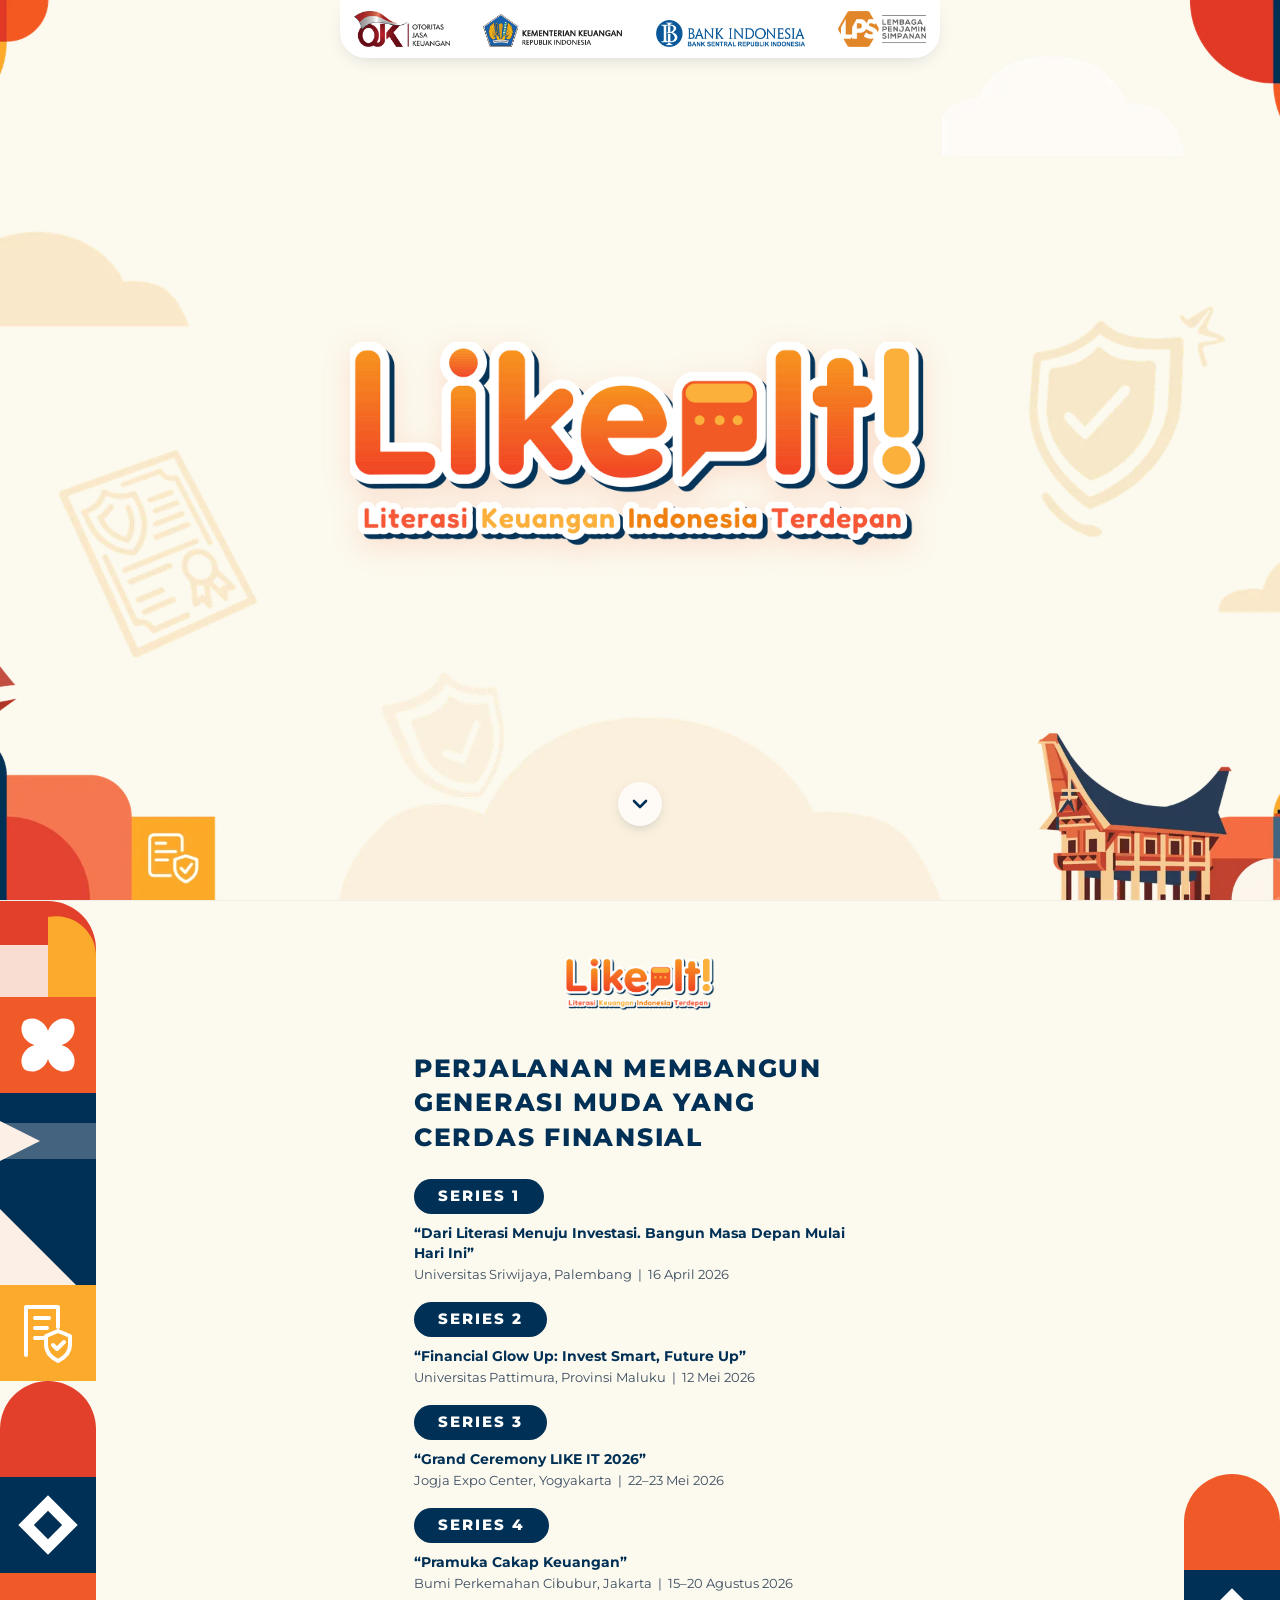
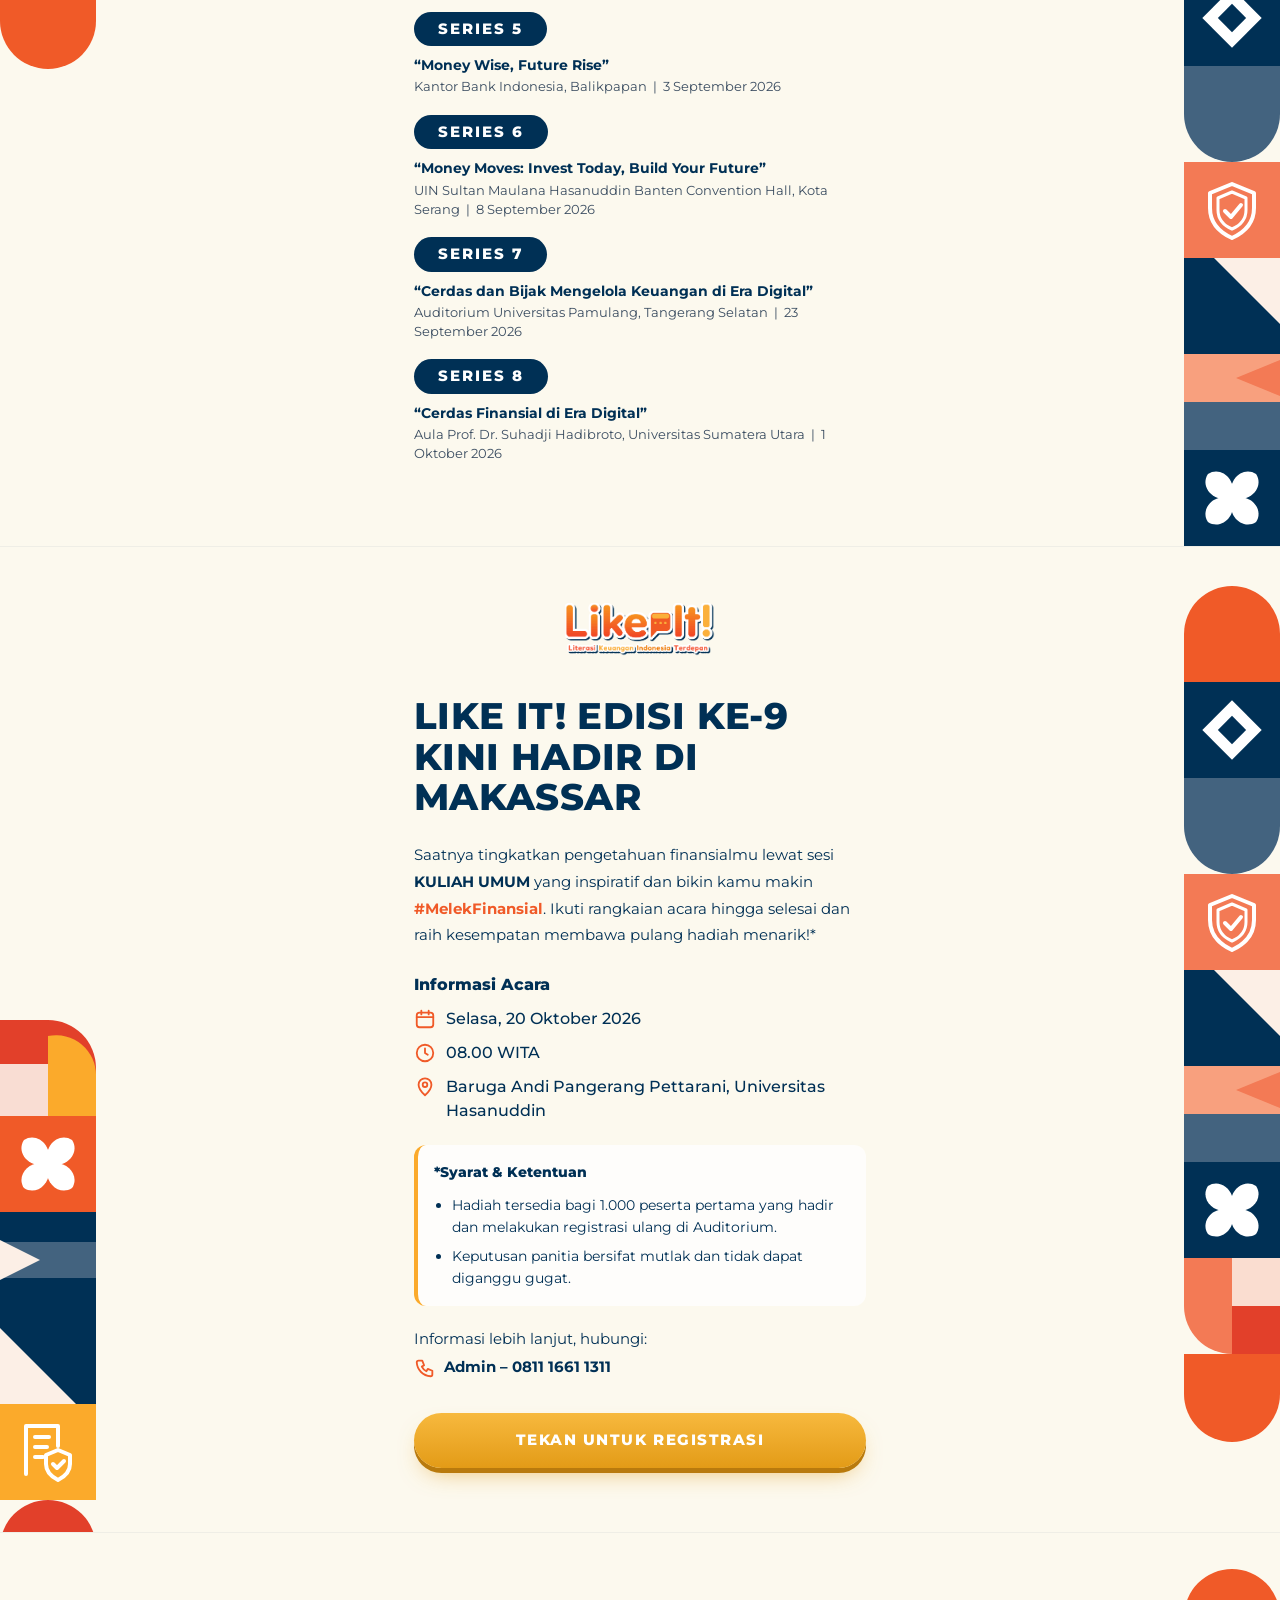
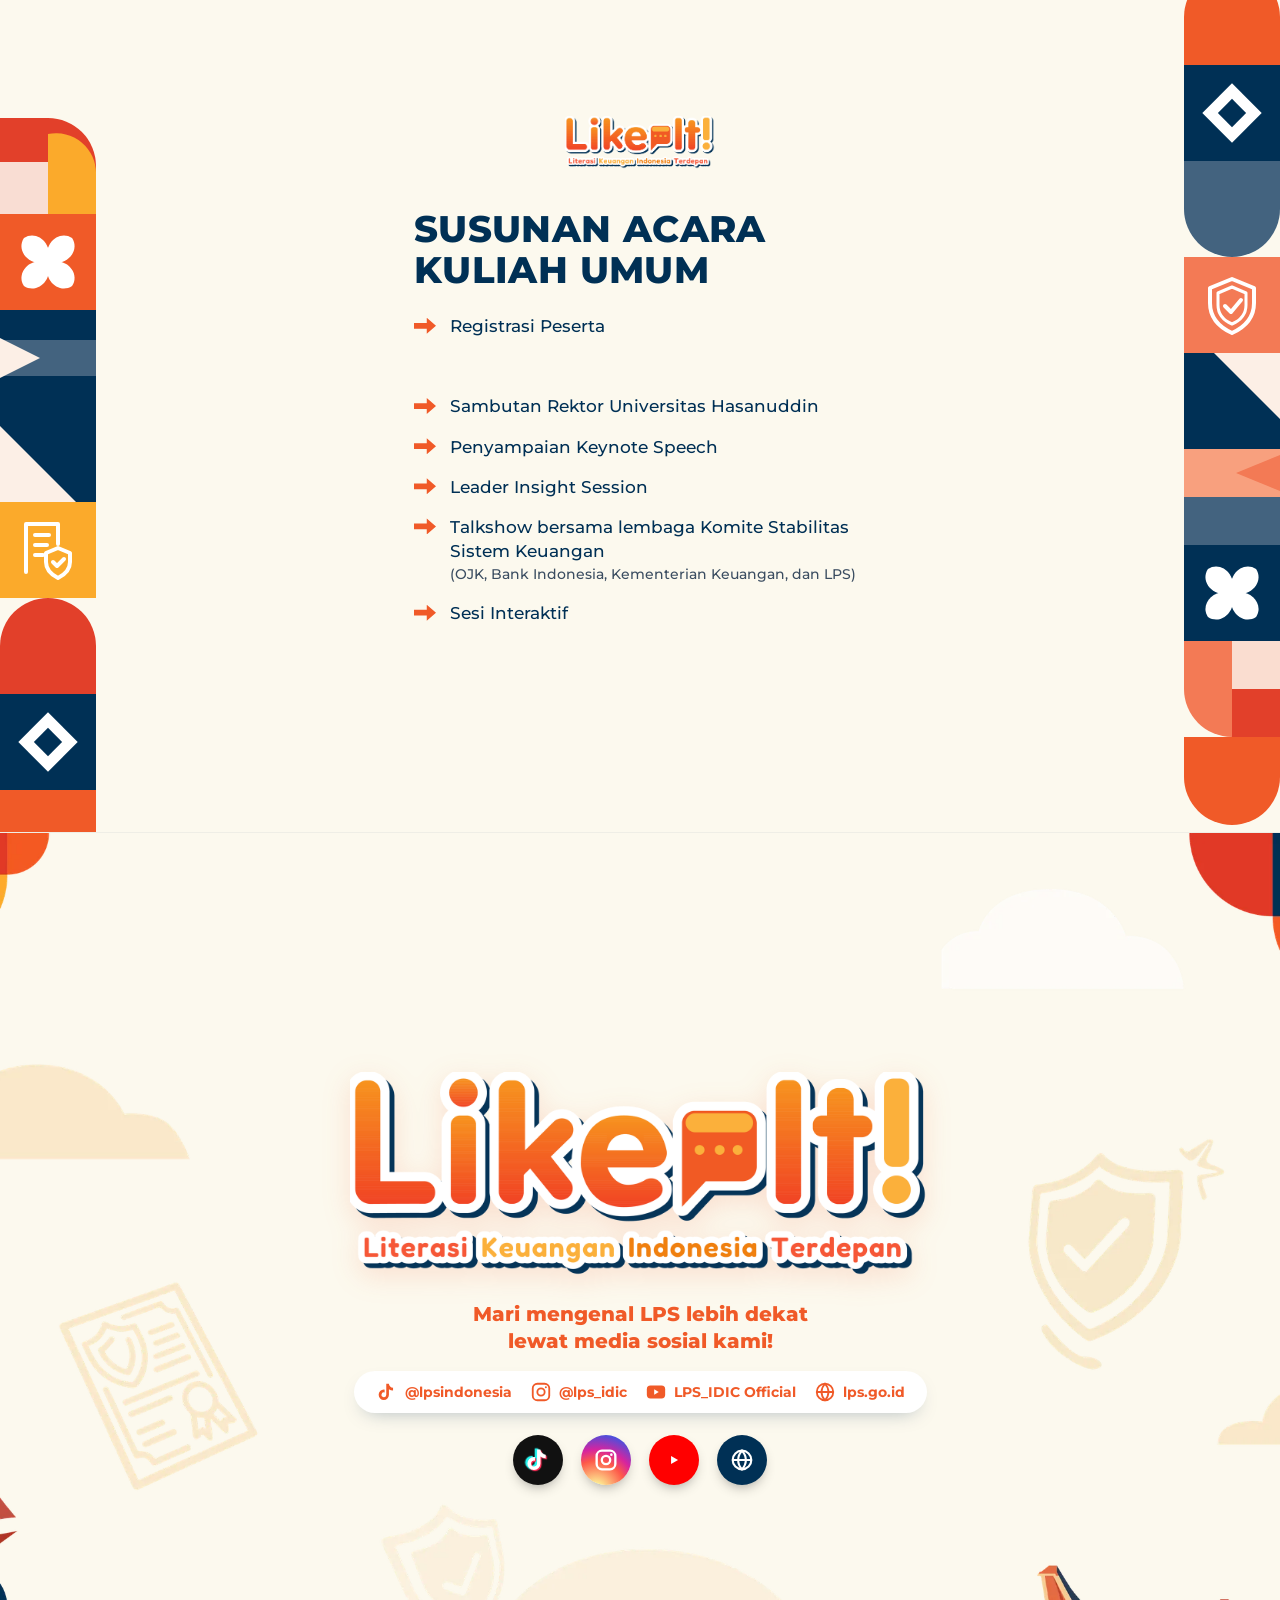
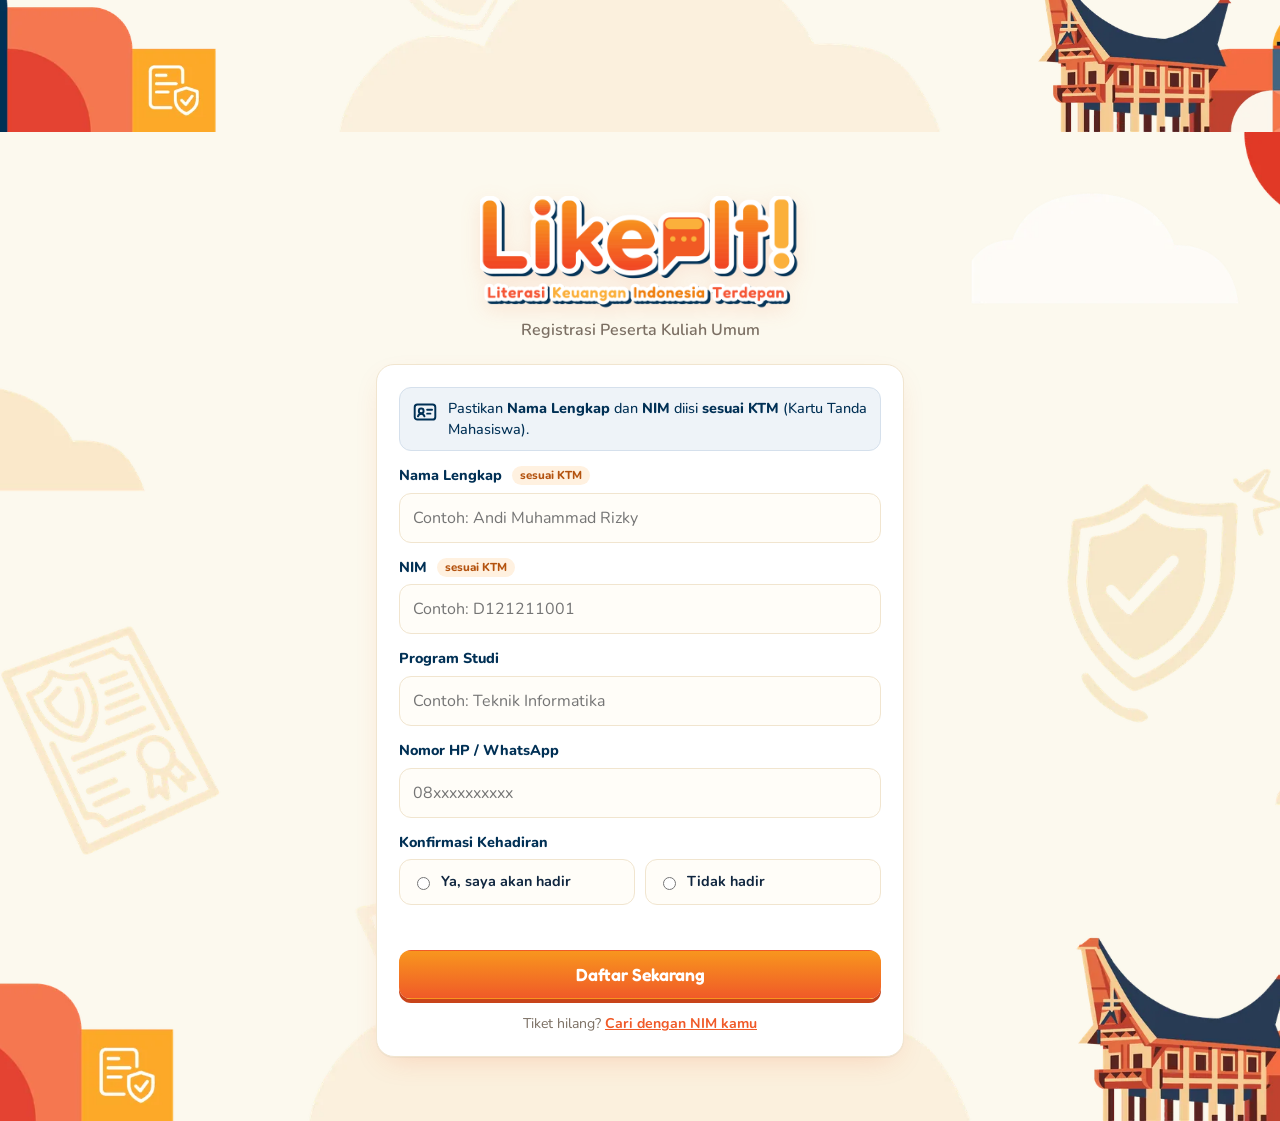
==== commit 9ad691d8: "Add files via upload" ====
--- a/index.html
+++ b/index.html
@@ -152,7 +152,7 @@
 
     <div class="notice ktm">
       <svg viewBox="0 0 24 24" aria-hidden="true"><rect x="2.5" y="5" width="19" height="14" rx="2.5"/><circle cx="8.5" cy="11" r="2.2"/><path d="M5.5 16c.6-1.6 1.7-2.4 3-2.4s2.4.8 3 2.4M14 10h4.5M14 13.5h3"/></svg>
-      <span>Pastikan <b>Nama Lengkap</b> dan <b>NIM</b> diisi <b>sesuai KTM</b> (Kartu Tanda Mahasiswa). Data ini akan dicocokkan saat registrasi ulang di lokasi.</span>
+      <span>Pastikan <b>Nama Lengkap</b> dan <b>NIM</b> diisi <b>sesuai KTM</b> (Kartu Tanda Mahasiswa).</span>
     </div>
 
     <label for="name">Nama Lengkap <span class="hint">sesuai KTM</span></label>
@@ -161,7 +161,7 @@
     <label for="nim">NIM <span class="hint">sesuai KTM</span></label>
     <input id="nim" name="nim" autocapitalize="characters" autocomplete="off" spellcheck="false" required maxlength="20" placeholder="Contoh: D121211001">
 
-    <label for="major">Program Studi / Jurusan</label>
+    <label for="major">Program Studi</label>
     <input id="major" name="major" required maxlength="100" placeholder="Contoh: Teknik Informatika">
 
     <label for="phone">Nomor HP / WhatsApp</label>
@@ -197,7 +197,7 @@
   <div id="ticket" class="card ticket hidden">
     <div id="ticketNotice"></div>
     <h2 style="margin:0">QR Code Tiket Kamu</h2>
-    <p class="muted" style="margin:4px 0 0">Tunjukkan QR code ini beserta KTM di meja registrasi pada hari acara.</p>
+    <p class="muted" style="margin:4px 0 0">Unduh QR Code ini dan tunjukkan saat registrasi ulang.</p>
     <div class="qr" id="qr"></div>
     <div class="tid" id="tid"></div>
     <dl class="kv" id="details"></dl>
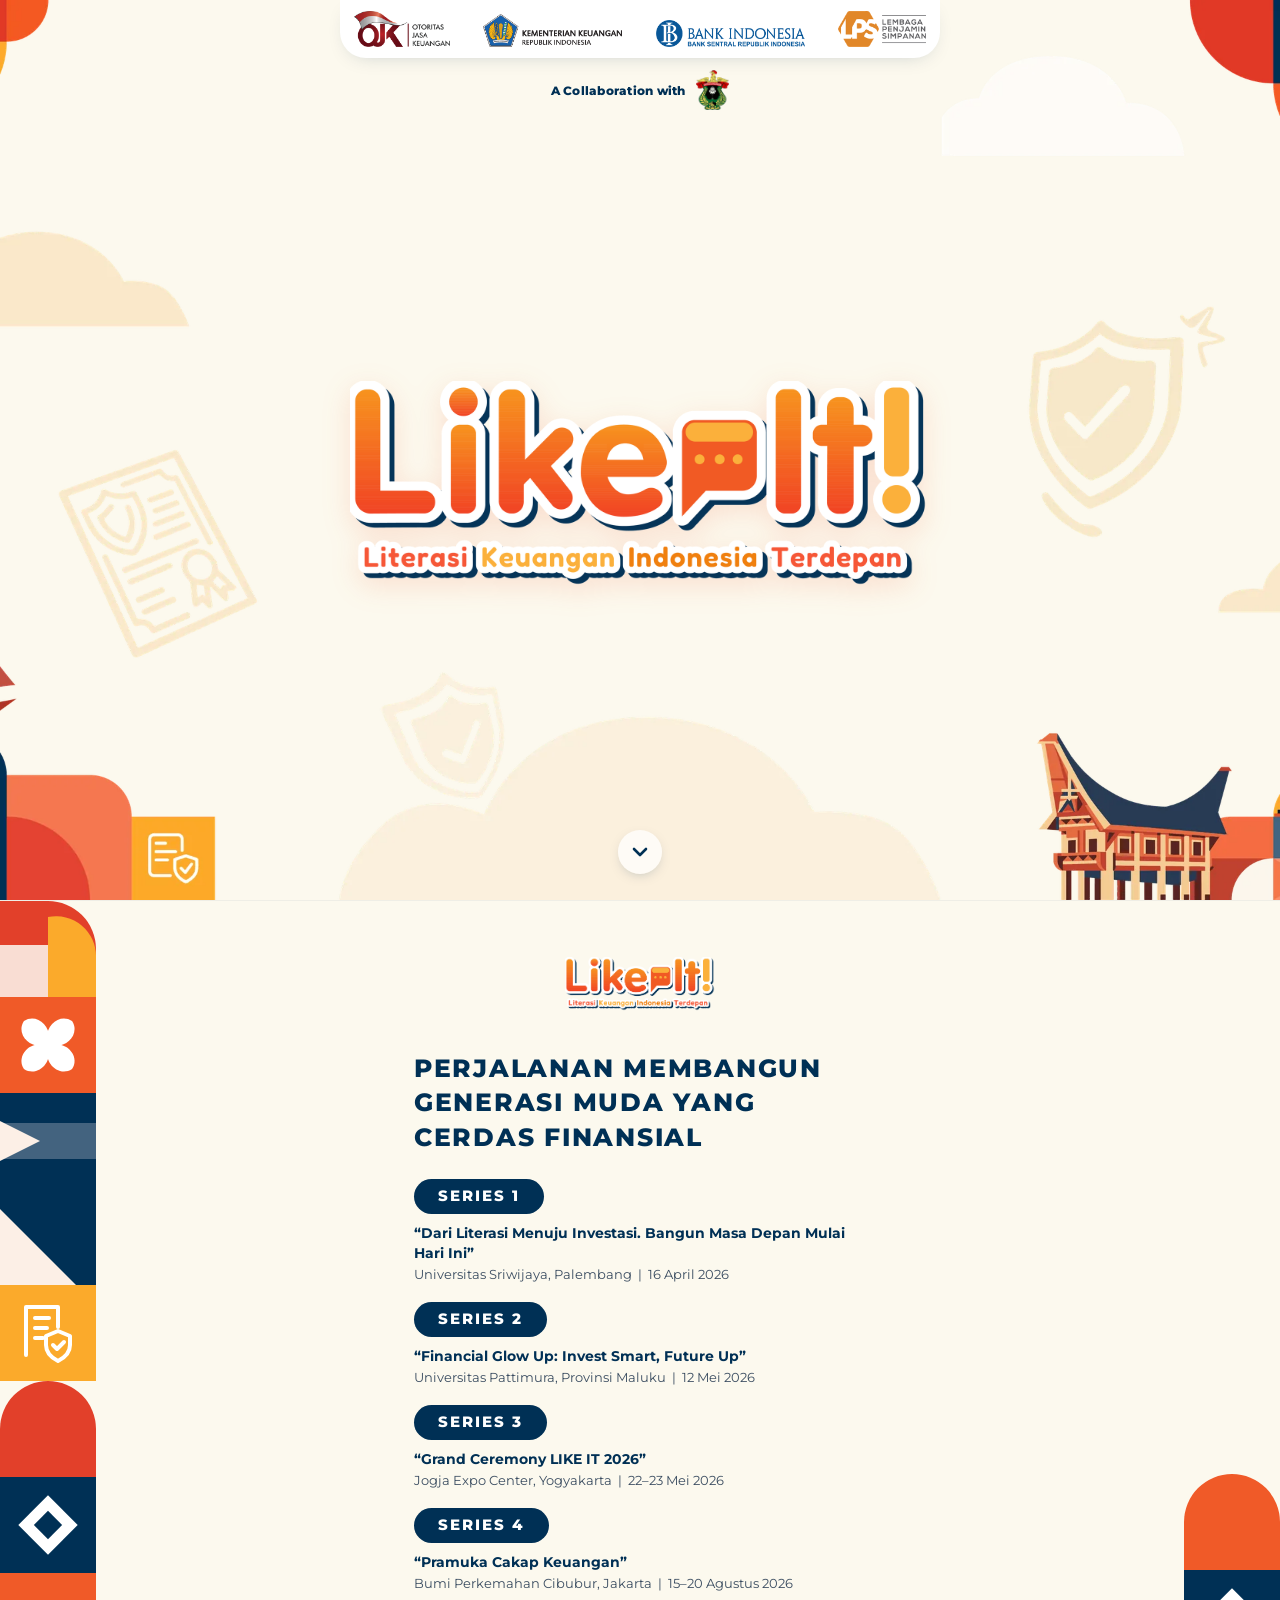
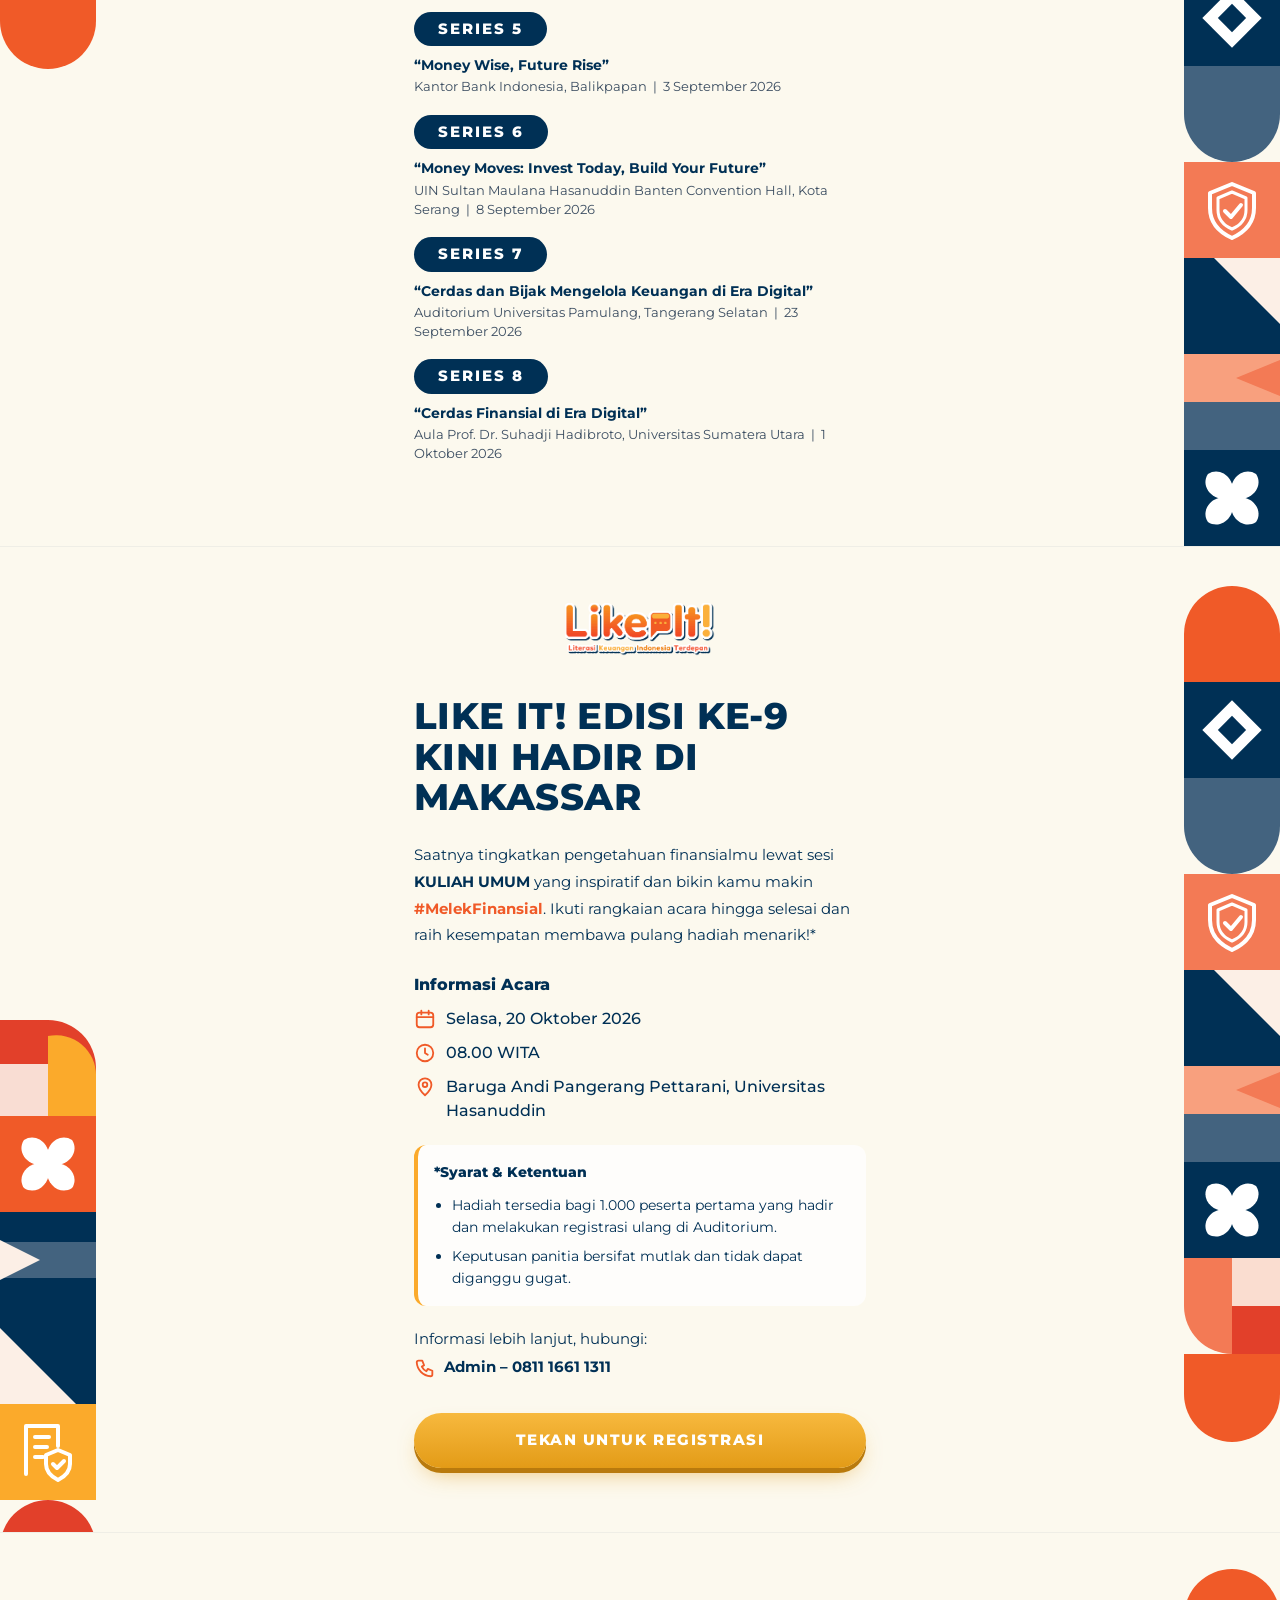
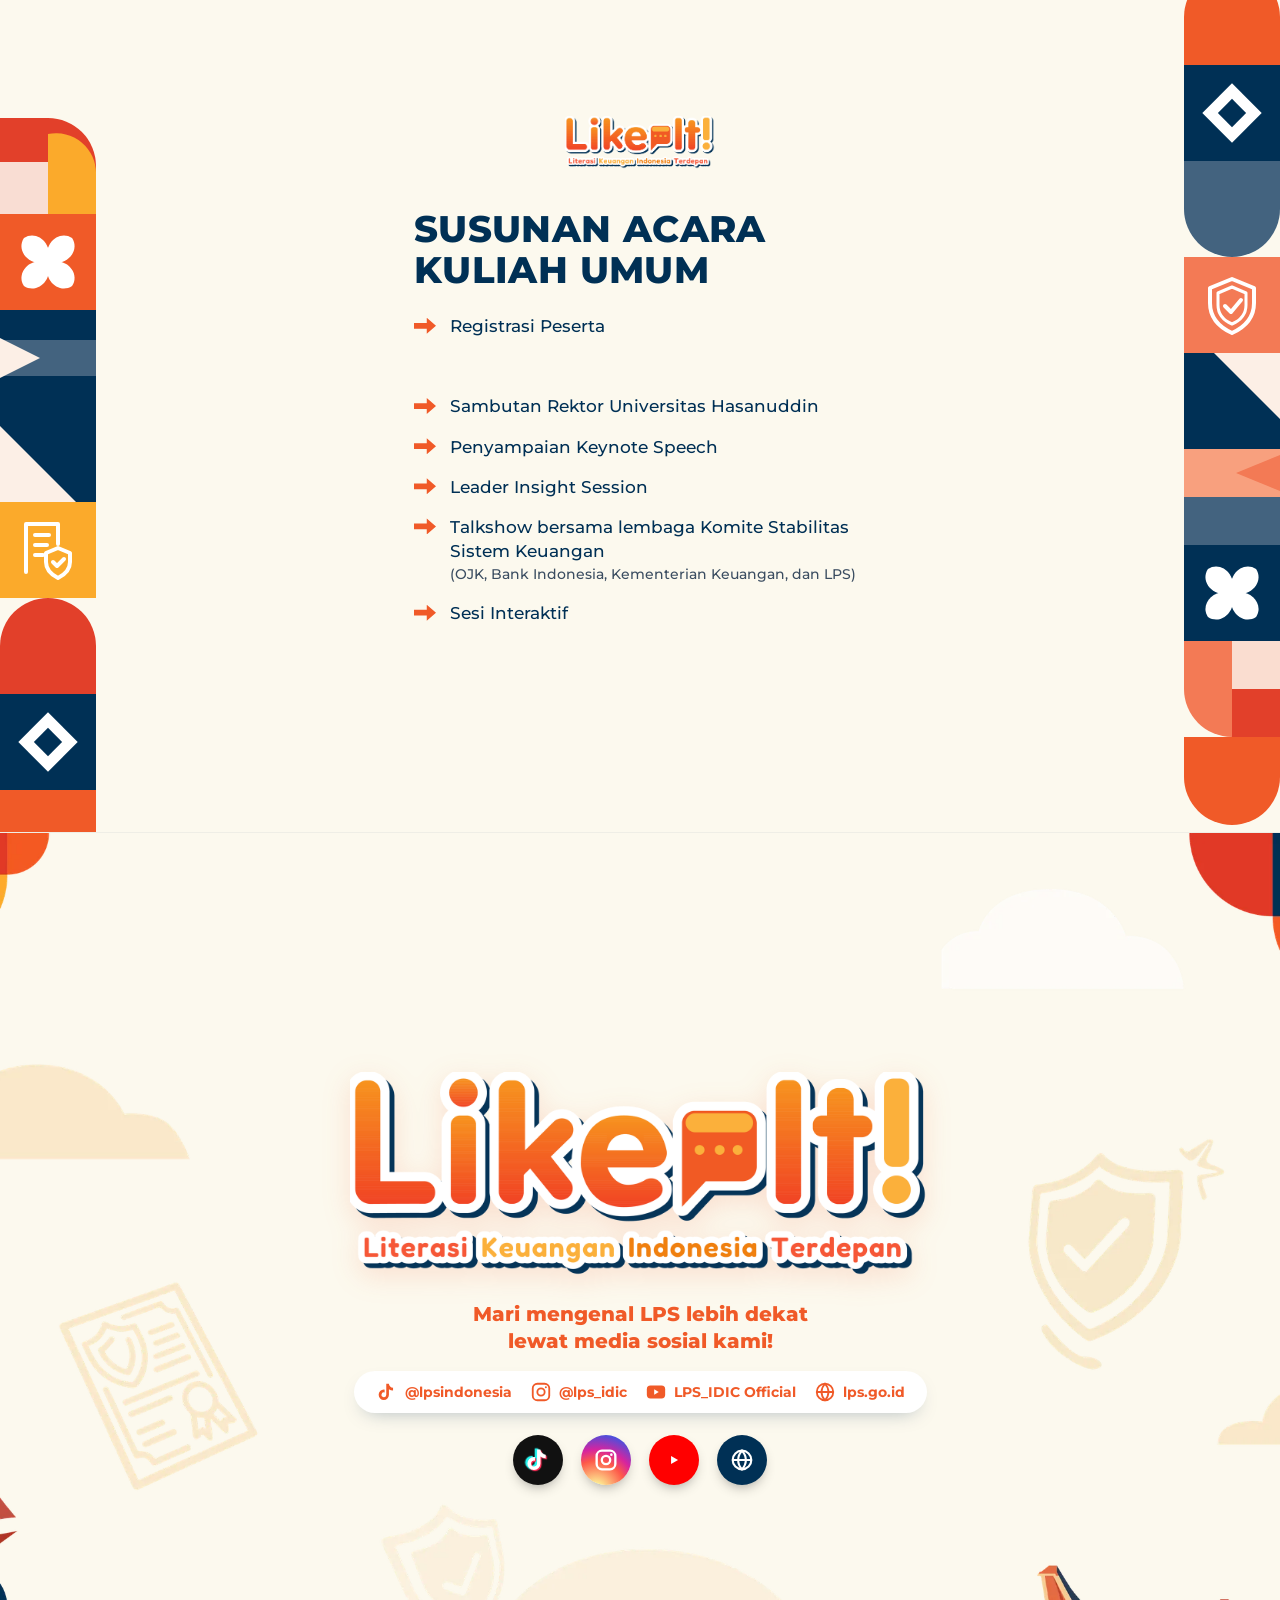
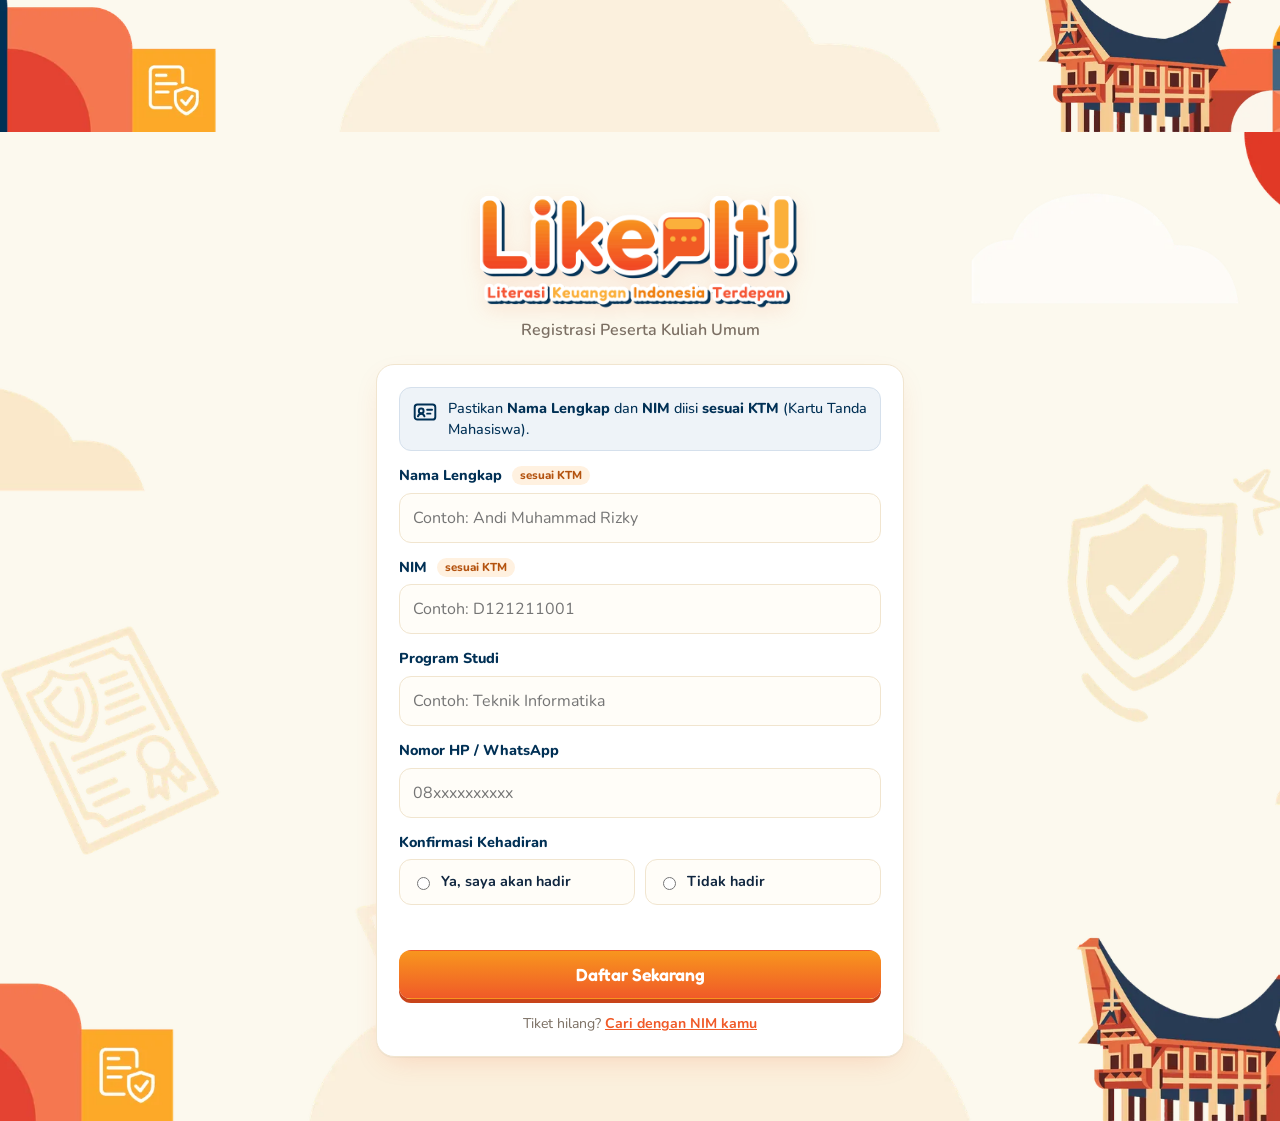
==== commit c2ab7dcc: "Add files via upload" ====
--- a/index.html
+++ b/index.html
@@ -15,18 +15,22 @@
 
   <!-- 1 · Cover -->
   <section class="page kvbg cover" id="top">
-    <div class="partners reveal">
-      <img class="p-ojk" src="assets/logos/ojk.png" alt="Otoritas Jasa Keuangan">
-      <img class="p-kemenkeu" src="assets/logos/kemenkeu.png" alt="Kementerian Keuangan Republik Indonesia">
-      <img class="p-bi" src="assets/logos/bi.png" alt="Bank Indonesia">
-      <img class="p-lps" src="assets/logos/lps.png" alt="Lembaga Penjamin Simpanan">
+    <div class="top-logos reveal">
+    <div class="partners">
+      <div class="partner-row">
+        <img class="p-ojk" src="assets/logos/ojk.png" alt="Otoritas Jasa Keuangan">
+        <img class="p-kemenkeu" src="assets/logos/kemenkeu.png" alt="Kementerian Keuangan Republik Indonesia">
+        <img class="p-bi" src="assets/logos/bi.png" alt="Bank Indonesia">
+        <img class="p-lps" src="assets/logos/lps.png" alt="Lembaga Penjamin Simpanan">
+      </div>
+    </div>
+    <div class="collab">
+      <span>A Collaboration with</span>
+      <img src="assets/logos/unhas.png" alt="Universitas Hasanuddin">
+    </div>
     </div>
     <div class="cover-main reveal">
       <img class="cover-logo" src="assets/logo.png" alt="LikeIT – Literasi Keuangan Indonesia Terdepan">
-    </div>
-    <div class="hosted reveal">
-      <span>Hosted by</span><img class="h-lps" src="assets/logos/lps.png" alt="Lembaga Penjamin Simpanan">
-      <span>A Collaboration with</span><img class="h-unhas" src="assets/logos/unhas.png" alt="Universitas Hasanuddin">
     </div>
     <a class="scroll-hint" href="#series" aria-label="Gulir ke bawah"><svg viewBox="0 0 24 24"><path d="M6 9l6 6 6-6"/></svg></a>
   </section>
--- a/style.css
+++ b/style.css
@@ -178,21 +178,22 @@
 
 /* cover + social */
 .cover, .social { align-items: center; justify-content: center; text-align: center; padding: 96px 16px 104px; }
-.partners { position: absolute; top: 0; left: 0; right: 0; margin: 0 auto; width: min(96vw, 600px); background: #fff;
-  border-radius: 0 0 26px 26px; padding: 11px 14px; box-shadow: 0 6px 20px -10px rgba(0,48,85,.25); z-index: 2; }
-.partners { display: flex; align-items: flex-end; justify-content: space-between; gap: clamp(6px, 2vw, 18px); --h: clamp(20px, 6vw, 36px); }
-.partners img { display: block; width: auto; height: var(--h); min-width: 0; }
-.partners .p-bi { height: calc(var(--h) * .74); }        /* wide wordmark: optically balance with the others */
-.partners .p-kemenkeu { height: calc(var(--h) * .92); }
+.cover { padding-top: 160px; padding-bottom: 90px; }
+.top-logos { position: absolute; top: 0; left: 0; right: 0; z-index: 2; display: flex; flex-direction: column; align-items: center; gap: 10px; }
+.partners { width: min(96vw, 600px); background: #fff;
+  border-radius: 0 0 26px 26px; padding: 11px 14px; box-shadow: 0 6px 20px -10px rgba(0,48,85,.25); }
+.partners { --h: clamp(20px, 6vw, 36px); }
+.partner-row { display: flex; align-items: flex-end; justify-content: space-between; gap: clamp(6px, 2vw, 18px); }
+.partner-row img { display: block; width: auto; height: var(--h); min-width: 0; }
+.partner-row .p-bi { height: calc(var(--h) * .74); }        /* wide wordmark: optically balance with the others */
+.partner-row .p-kemenkeu { height: calc(var(--h) * .92); }
 /* all partner logos share one bottom edge */
 .cover-logo { display: block; width: min(80vw, 580px); height: auto; margin: 0 auto; filter: drop-shadow(0 8px 14px rgba(240,90,40,.15)); }
-.hosted { position: absolute; bottom: 18px; left: 0; right: 0; margin: 0 auto; width: max-content; max-width: 94vw; z-index: 2;
-  display: flex; align-items: center; gap: 8px; padding: 7px 16px; border-radius: 99px;
-  background: rgba(255,255,255,.8); backdrop-filter: blur(6px); box-shadow: 0 4px 16px -8px rgba(0,48,85,.3);
-  font: 800 .64rem/1 "Montserrat", sans-serif; color: var(--navy); letter-spacing: .02em; white-space: nowrap; }
-.hosted .h-lps { height: 22px; width: auto; }
-.hosted .h-unhas { height: 30px; width: auto; }
-.scroll-hint { position: absolute; bottom: 74px; left: 0; right: 0; margin: 0 auto; width: 44px; height: 44px; border-radius: 50%;
+.collab { display: inline-flex; align-items: center; gap: 10px; padding: 2px 0;
+  font: 800 clamp(.64rem, 2.6vw, .78rem)/1 "Montserrat", sans-serif; color: var(--navy); letter-spacing: .02em; }
+.collab img { height: clamp(28px, 8vw, 40px); width: auto; display: block; }
+.collab span { display: block; line-height: 1; padding-top: .12em; }   /* optical centre of cap-height text */
+.scroll-hint { position: absolute; bottom: 26px; left: 0; right: 0; margin: 0 auto; width: 44px; height: 44px; border-radius: 50%;
   display: grid; place-items: center; background: rgba(255,255,255,.75); box-shadow: 0 4px 14px -6px rgba(0,48,85,.35); animation: bob 1.8s ease-in-out infinite; }
 .scroll-hint svg { width: 24px; height: 24px; fill: none; stroke: var(--navy); stroke-width: 2.6; stroke-linecap: round; stroke-linejoin: round; }
 @keyframes bob { 50% { transform: translateY(6px); } }
